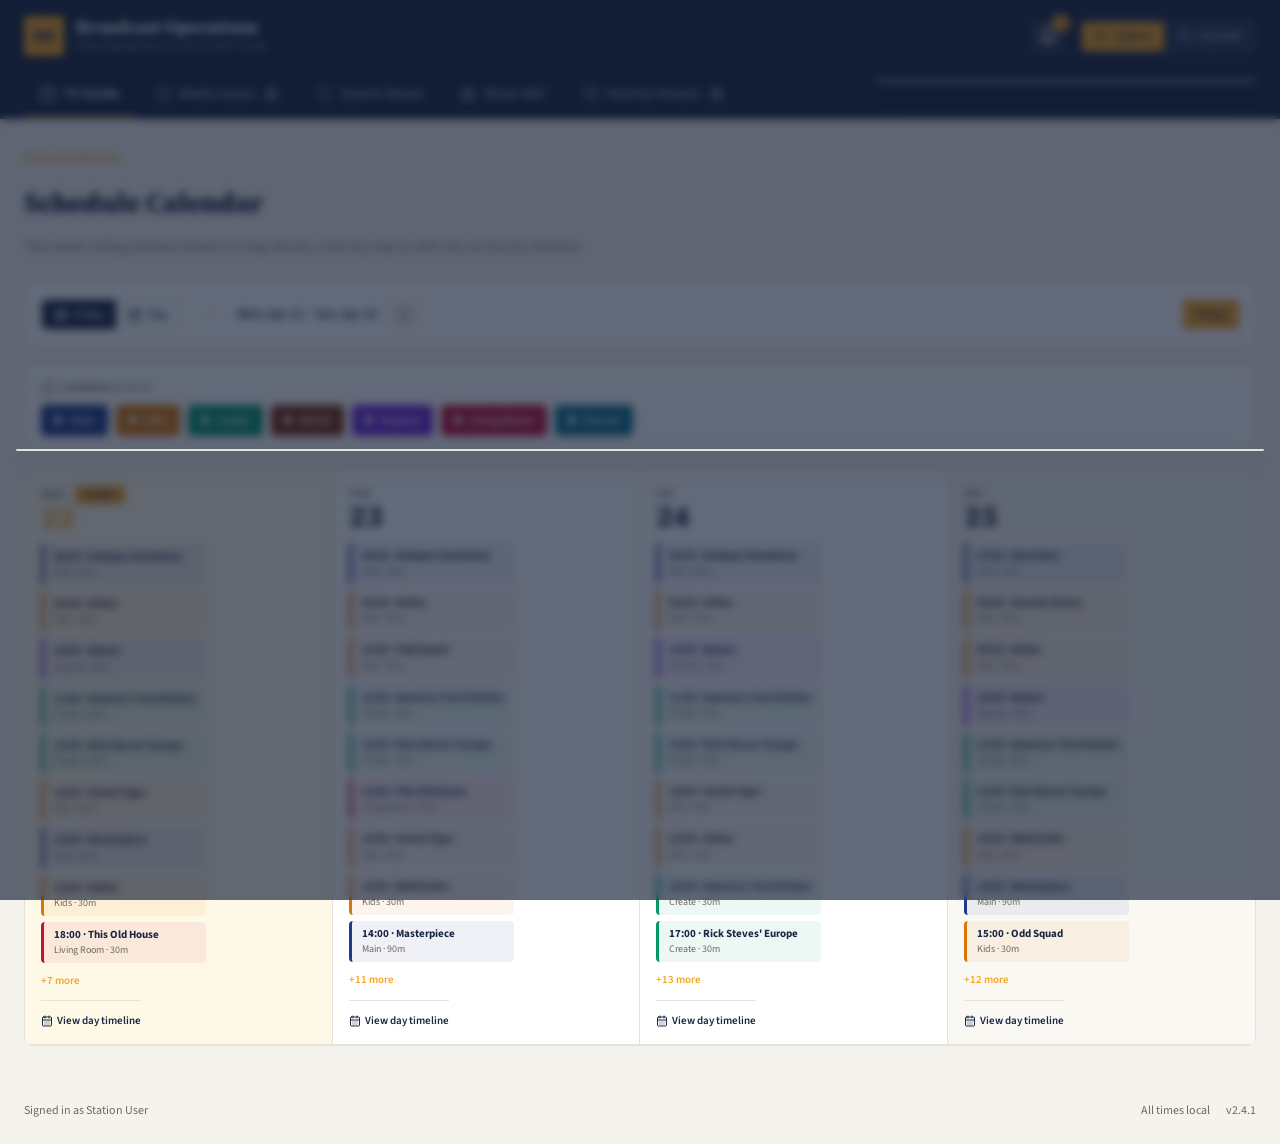
==== index.html @ 6addeee1 "Rename index (1).html to index.html" ====
<!DOCTYPE html>
<html lang="en">
<head>
  <meta charset="UTF-8" />
  <meta name="viewport" content="width=device-width, initial-scale=1.0" />
  <title>Broadcast Operations</title>
  <link rel="preconnect" href="https://fonts.googleapis.com" />
  <link rel="preconnect" href="https://fonts.gstatic.com" crossorigin />
  <link
    href="https://fonts.googleapis.com/css2?family=Source+Serif+Pro:wght@400;600;700;900&family=Source+Sans+Pro:wght@300;400;600;700&display=swap"
    rel="stylesheet"
  />
  <link rel="stylesheet" href="style.css" />
</head>
<body>
  <!-- TOP BAR -->
  <header class="topbar">
    <div class="topbar-inner">
      <div class="brand">
        <div class="brand-mark">
          <svg viewBox="0 0 24 24" width="20" height="20" fill="none" stroke="#1a2744" stroke-width="2.5" stroke-linecap="round" stroke-linejoin="round">
            <circle cx="12" cy="12" r="2"/>
            <path d="M16.24 7.76a6 6 0 0 1 0 8.49m-8.48-.01a6 6 0 0 1 0-8.49m11.31-2.82a10 10 0 0 1 0 14.14m-14.14 0a10 10 0 0 1 0-14.14"/>
          </svg>
        </div>
        <div>
          <div class="brand-title">Broadcast Operations</div>
          <div class="brand-sub">Programming &amp; Delivery Hub</div>
        </div>
      </div>
      <div class="topbar-actions">
        <button class="bell-btn" id="bell-btn" aria-label="Notifications">
          <svg viewBox="0 0 24 24" width="20" height="20" fill="none" stroke="currentColor" stroke-width="2" stroke-linecap="round" stroke-linejoin="round">
            <path d="M6 8a6 6 0 0 1 12 0c0 7 3 9 3 9H3s3-2 3-9"/>
            <path d="M10.3 21a1.94 1.94 0 0 0 3.4 0"/>
          </svg>
          <span class="bell-badge" id="bell-badge"></span>
        </button>
        <div class="role-toggle" id="role-toggle">
          <button class="role-btn active" data-role="station">
            <svg viewBox="0 0 24 24" width="14" height="14" fill="none" stroke="currentColor" stroke-width="2" stroke-linecap="round" stroke-linejoin="round"><path d="M20 21v-2a4 4 0 0 0-4-4H8a4 4 0 0 0-4 4v2"/><circle cx="12" cy="7" r="4"/></svg>
            Station
          </button>
          <button class="role-btn" data-role="hq">
            <svg viewBox="0 0 24 24" width="14" height="14" fill="none" stroke="currentColor" stroke-width="2" stroke-linecap="round" stroke-linejoin="round"><path d="M17 21v-2a4 4 0 0 0-4-4H5a4 4 0 0 0-4 4v2"/><circle cx="9" cy="7" r="4"/><path d="M23 21v-2a4 4 0 0 0-3-3.87"/><path d="M16 3.13a4 4 0 0 1 0 7.75"/></svg>
            HQ Staff
          </button>
        </div>
      </div>
    </div>

    <nav class="tabs" id="tabs">
      <button class="tab active" data-tab="guide">
        <svg viewBox="0 0 24 24" width="16" height="16" fill="none" stroke="currentColor" stroke-width="2" stroke-linecap="round" stroke-linejoin="round"><rect x="2" y="7" width="20" height="15" rx="2" ry="2"/><polyline points="17 2 12 7 7 2"/></svg>
        TV Guide
      </button>
      <button class="tab" data-tab="issues">
        <svg viewBox="0 0 24 24" width="16" height="16" fill="none" stroke="currentColor" stroke-width="2" stroke-linecap="round" stroke-linejoin="round"><circle cx="12" cy="12" r="10"/><line x1="12" y1="8" x2="12" y2="12"/><line x1="12" y1="16" x2="12.01" y2="16"/></svg>
        Media Issues
        <span class="tab-badge" id="issues-badge"></span>
      </button>
      <button class="tab" data-tab="search">
        <svg viewBox="0 0 24 24" width="16" height="16" fill="none" stroke="currentColor" stroke-width="2" stroke-linecap="round" stroke-linejoin="round"><circle cx="11" cy="11" r="8"/><line x1="21" y1="21" x2="16.65" y2="16.65"/></svg>
        Search Shows
      </button>
      <button class="tab" data-tab="show360">
        <svg viewBox="0 0 24 24" width="16" height="16" fill="none" stroke="currentColor" stroke-width="2" stroke-linecap="round" stroke-linejoin="round"><polygon points="12 2 2 7 12 12 22 7 12 2"/><polyline points="2 17 12 22 22 17"/><polyline points="2 12 12 17 22 12"/></svg>
        Show 360°
      </button>
      <button class="tab" data-tab="activity">
        <svg viewBox="0 0 24 24" width="16" height="16" fill="none" stroke="currentColor" stroke-width="2" stroke-linecap="round" stroke-linejoin="round"><path d="M6 8a6 6 0 0 1 12 0c0 7 3 9 3 9H3s3-2 3-9"/><path d="M10.3 21a1.94 1.94 0 0 0 3.4 0"/><path d="M4 2C2.8 3.7 2 5.7 2 8"/><path d="M22 8c0-2.3-.8-4.3-2-6"/></svg>
        Activity Stream
        <span class="tab-badge" id="activity-badge"></span>
      </button>
    </nav>
  </header>

  <!-- NOTIFICATION PANEL -->
  <div class="notif-panel" id="notif-panel" hidden></div>

  <!-- MAIN CONTENT -->
  <main class="main">
    <div class="view" id="view-guide"></div>
    <div class="view" id="view-issues" hidden></div>
    <div class="view" id="view-search" hidden></div>
    <div class="view" id="view-show360" hidden></div>
    <div class="view" id="view-activity" hidden></div>
  </main>

  <footer class="footer">
    <div id="footer-role">Signed in as Station User</div>
    <div class="footer-meta">
      <span>All times local</span>
      <span>v2.4.1</span>
    </div>
  </footer>

  <!-- MODAL OVERLAY -->
  <div class="modal-overlay" id="modal-overlay" hidden>
    <div class="modal" id="modal-shell"></div>
  </div>

  <script src="script.js"></script>
</body>
</html>
---- style.css ----
/* ============================================
   BROADCAST OPERATIONS WIDGET — VANILLA CSS
   ============================================ */

/* ---------- DESIGN TOKENS ---------- */
:root {
  --navy: #1a2744;
  --navy-light: #2d3f6b;
  --navy-deep: #0f1a30;
  --amber: #f5a623;
  --paper: #f5f3ee;
  --paper-warm: #faf8f3;
  --white: #ffffff;
  --border: #e5e2d8;
  --border-strong: #cbc9c0;
  --text: #1a2744;
  --text-soft: #6b6a63;
  --text-faint: #a8a59a;
  --text-on-navy: #a8b4cc;
  --warn-bg: #fef3c7;
  --warn-fg: #92400e;
  --warn-border: #fde68a;
  --info-bg: #dbeafe;
  --info-fg: #1e40af;
  --info-border: #bfdbfe;
  --ok-bg: #d1fae5;
  --ok-fg: #065f46;
  --ok-border: #a7f3d0;
  --danger: #be123c;
  --shadow-md: 0 2px 8px rgba(15, 26, 48, 0.06);
  --shadow-lg: 0 12px 40px rgba(15, 26, 48, 0.18);
  --radius-sm: 4px;
  --radius: 6px;
  --radius-lg: 8px;
  --radius-xl: 12px;
}

/* ---------- RESET & BASE ---------- */
* { box-sizing: border-box; }
html, body { margin: 0; padding: 0; }
body {
  font-family: 'Source Sans Pro', -apple-system, system-ui, sans-serif;
  background: var(--paper);
  color: var(--text);
  font-size: 14px;
  line-height: 1.5;
  min-height: 100vh;
}
button {
  font-family: inherit;
  font-size: inherit;
  border: none;
  background: none;
  cursor: pointer;
  padding: 0;
  color: inherit;
}
button:disabled { cursor: not-allowed; }
input, textarea {
  font-family: inherit;
  font-size: inherit;
  outline: none;
}
.font-display { font-family: 'Source Serif Pro', Georgia, serif; }

/* ---------- TOPBAR ---------- */
.topbar {
  position: sticky;
  top: 0;
  z-index: 40;
  background: var(--navy);
  border-bottom: 1px solid var(--navy-deep);
}
.topbar-inner {
  max-width: 1280px;
  margin: 0 auto;
  padding: 16px 24px;
  display: flex;
  align-items: center;
  justify-content: space-between;
  gap: 16px;
}
.brand {
  display: flex;
  align-items: center;
  gap: 12px;
}
.brand-mark {
  width: 40px;
  height: 40px;
  border-radius: var(--radius-sm);
  background: var(--amber);
  display: flex;
  align-items: center;
  justify-content: center;
}
.brand-title {
  font-family: 'Source Serif Pro', Georgia, serif;
  font-weight: 700;
  font-size: 18px;
  color: white;
  line-height: 1.1;
  letter-spacing: -0.01em;
}
.brand-sub {
  font-size: 11px;
  text-transform: uppercase;
  letter-spacing: 0.15em;
  color: var(--text-on-navy);
  margin-top: 2px;
}
.topbar-actions {
  display: flex;
  align-items: center;
  gap: 12px;
}
.bell-btn {
  position: relative;
  padding: 8px;
  border-radius: var(--radius);
  background: rgba(255, 255, 255, 0.08);
  color: white;
  display: flex;
  align-items: center;
  justify-content: center;
  transition: background 0.15s;
}
.bell-btn.active,
.bell-btn:hover { background: var(--amber); color: var(--navy); }
.bell-badge {
  position: absolute;
  top: -4px;
  right: -4px;
  font-size: 10px;
  font-weight: 700;
  border-radius: 50%;
  width: 18px;
  height: 18px;
  display: flex;
  align-items: center;
  justify-content: center;
  background: var(--amber);
  color: var(--navy);
  display: none;
}
.bell-badge.visible { display: flex; }
.role-toggle {
  display: flex;
  align-items: center;
  background: rgba(255, 255, 255, 0.08);
  border-radius: var(--radius);
  padding: 4px;
  gap: 2px;
}
.role-btn {
  display: flex;
  align-items: center;
  gap: 6px;
  padding: 6px 12px;
  border-radius: var(--radius-sm);
  font-size: 12px;
  font-weight: 600;
  color: var(--text-on-navy);
  background: transparent;
  transition: all 0.15s;
}
.role-btn.active {
  background: var(--amber);
  color: var(--navy);
}

/* ---------- TABS ---------- */
.tabs {
  max-width: 1280px;
  margin: 0 auto;
  padding: 0 24px;
  display: flex;
  gap: 4px;
  overflow-x: auto;
}
.tabs::-webkit-scrollbar { height: 0; }
.tab {
  display: flex;
  align-items: center;
  gap: 8px;
  padding: 12px 16px;
  font-size: 14px;
  font-weight: 600;
  color: var(--text-on-navy);
  border-bottom: 2px solid transparent;
  white-space: nowrap;
  transition: color 0.15s, border-color 0.15s;
}
.tab.active {
  color: white;
  border-bottom-color: var(--amber);
}
.tab-badge {
  font-size: 10px;
  font-weight: 700;
  padding: 2px 6px;
  border-radius: 999px;
  background: #3a4866;
  color: white;
  display: none;
}
.tab-badge.visible { display: inline-block; }
.tab.active .tab-badge {
  background: var(--amber);
  color: var(--navy);
}

/* ---------- NOTIFICATION PANEL ---------- */
.notif-panel {
  position: fixed;
  top: 80px;
  right: 24px;
  z-index: 50;
  width: 380px;
  background: white;
  border: 1px solid var(--border);
  border-radius: var(--radius-lg);
  box-shadow: var(--shadow-lg);
  animation: fadeInUp 0.3s ease-out;
  max-height: 480px;
  overflow: hidden;
  display: flex;
  flex-direction: column;
}
.notif-header {
  display: flex;
  align-items: center;
  justify-content: space-between;
  padding: 16px;
  border-bottom: 1px solid var(--border);
}
.notif-list {
  overflow-y: auto;
  flex: 1;
}
.notif-item {
  padding: 12px 16px;
  border-bottom: 1px solid var(--border);
  display: flex;
  gap: 8px;
  align-items: flex-start;
}
.notif-item:hover { background: var(--paper-warm); }
.notif-dot {
  width: 8px;
  height: 8px;
  border-radius: 50%;
  background: var(--amber);
  margin-top: 6px;
  flex-shrink: 0;
}
.notif-topic {
  font-size: 10px;
  font-weight: 700;
  text-transform: uppercase;
  letter-spacing: 0.08em;
  color: var(--text-soft);
}
.notif-time { font-size: 10px; color: var(--text-faint); }
.notif-title { font-size: 13px; font-weight: 600; color: var(--text); margin-top: 2px; }
.notif-detail { font-size: 12px; color: var(--text-soft); margin-top: 2px; }

/* ---------- MAIN ---------- */
.main {
  max-width: 1280px;
  margin: 0 auto;
  padding: 32px 24px;
}

/* ---------- SECTION HEADER ---------- */
.section-header { margin-bottom: 24px; }
.eyebrow {
  font-size: 11px;
  font-weight: 700;
  text-transform: uppercase;
  letter-spacing: 0.18em;
  color: var(--amber);
  margin-bottom: 8px;
}
.section-title {
  font-family: 'Source Serif Pro', Georgia, serif;
  font-weight: 900;
  font-size: 28px;
  line-height: 1.15;
  color: var(--text);
}
.section-subtitle {
  font-size: 14px;
  color: var(--text-soft);
  margin-top: 8px;
  max-width: 640px;
}

/* ---------- CARD ---------- */
.card {
  background: white;
  border: 1px solid var(--border);
  border-radius: var(--radius-lg);
  padding: 20px;
}
.card-header {
  display: flex;
  align-items: flex-start;
  gap: 12px;
  padding-bottom: 12px;
  margin-bottom: 16px;
  border-bottom: 1px solid var(--border);
}
.card-icon {
  width: 36px;
  height: 36px;
  border-radius: var(--radius-sm);
  display: flex;
  align-items: center;
  justify-content: center;
  flex-shrink: 0;
}
.card-eyebrow {
  font-size: 10px;
  font-weight: 700;
  text-transform: uppercase;
  letter-spacing: 0.12em;
  color: var(--text-soft);
}
.card-title {
  font-family: 'Source Serif Pro', Georgia, serif;
  font-weight: 700;
  font-size: 16px;
  color: var(--text);
}

/* ---------- CALENDAR TOOLBAR ---------- */
.toolbar {
  background: white;
  border: 1px solid var(--border);
  border-radius: var(--radius-lg);
  padding: 16px;
  display: flex;
  align-items: center;
  justify-content: space-between;
  gap: 12px;
  flex-wrap: wrap;
  margin-bottom: 16px;
}
.toolbar-left { display: flex; align-items: center; gap: 8px; flex-wrap: wrap; }
.view-mode {
  display: inline-flex;
  align-items: center;
  border: 1px solid var(--border);
  border-radius: var(--radius);
  overflow: hidden;
}
.view-mode-btn {
  display: flex;
  align-items: center;
  gap: 6px;
  padding: 6px 12px;
  font-size: 12px;
  font-weight: 600;
  color: var(--text);
  background: white;
  transition: all 0.15s;
}
.view-mode-btn.active { background: var(--navy); color: white; }
.nav-arrows { display: flex; align-items: center; gap: 4px; margin-left: 8px; }
.nav-arrow {
  padding: 6px;
  border-radius: var(--radius-sm);
  background: var(--paper);
  color: var(--text);
  display: flex;
  align-items: center;
  justify-content: center;
  transition: all 0.15s;
}
.nav-arrow:disabled {
  background: transparent;
  color: var(--border-strong);
}
.nav-label {
  font-size: 13px;
  font-weight: 600;
  color: var(--text);
  padding: 0 8px;
}
.today-btn {
  font-size: 12px;
  font-weight: 600;
  padding: 6px 12px;
  border-radius: var(--radius-sm);
  background: var(--amber);
  color: var(--navy);
}

/* ---------- CHANNEL FILTERS ---------- */
.filter-row {
  background: white;
  border: 1px solid var(--border);
  border-radius: var(--radius-lg);
  padding: 16px;
  margin-bottom: 16px;
}
.filter-label {
  display: flex;
  align-items: center;
  gap: 6px;
  font-size: 11px;
  font-weight: 700;
  text-transform: uppercase;
  letter-spacing: 0.1em;
  color: var(--text-soft);
  margin-bottom: 8px;
}
.filter-chips { display: flex; gap: 8px; flex-wrap: wrap; }
.chip {
  padding: 6px 12px;
  border-radius: var(--radius-sm);
  font-size: 12px;
  font-weight: 600;
  background: var(--paper);
  color: var(--text);
  border: 1px solid var(--border);
  display: flex;
  align-items: center;
  gap: 8px;
  transition: all 0.15s;
}
.chip-dot {
  width: 8px;
  height: 8px;
  border-radius: 50%;
}
.chip.active { color: white; }

/* ---------- WEEK GRID (4-day) ---------- */
.week-grid {
  background: white;
  border: 1px solid var(--border);
  border-radius: var(--radius-lg);
  overflow: hidden;
  display: grid;
  grid-template-columns: repeat(4, 1fr);
}
.day-cell {
  border-right: 1px solid var(--border);
  border-bottom: 1px solid var(--border);
  padding: 16px;
  min-height: 420px;
  text-align: left;
  display: flex;
  flex-direction: column;
  background: white;
  transition: background 0.15s;
}
.day-cell:last-child { border-right: none; }
.day-cell:hover { background: var(--paper-warm); }
.day-cell.today { background: #fef9e7; }
.day-cell.weekend { background: var(--paper-warm); }
.day-cell.today:hover { background: #fef0d4; }
.day-head {
  display: flex;
  align-items: baseline;
  justify-content: space-between;
  margin-bottom: 12px;
}
.day-name {
  font-size: 11px;
  font-weight: 700;
  text-transform: uppercase;
  letter-spacing: 0.1em;
  color: var(--text-soft);
}
.day-num {
  font-family: 'Source Serif Pro', Georgia, serif;
  font-weight: 900;
  font-size: 30px;
  line-height: 1;
  color: var(--text);
}
.day-cell.today .day-num { color: var(--amber); }
.today-pill {
  font-size: 10px;
  font-weight: 700;
  text-transform: uppercase;
  letter-spacing: 0.08em;
  padding: 2px 8px;
  border-radius: var(--radius-sm);
  background: var(--amber);
  color: var(--navy);
}
.day-shows { flex: 1; display: flex; flex-direction: column; gap: 6px; overflow: hidden; }
.show-pill {
  border-radius: var(--radius-sm);
  padding: 6px 10px;
  font-size: 11px;
  line-height: 1.3;
  border-left-width: 3px;
  border-left-style: solid;
}
.show-pill-title { font-weight: 700; color: var(--text); }
.show-pill-meta { font-size: 10px; color: var(--text-soft); margin-top: 2px; }
.day-more {
  font-size: 11px;
  font-weight: 600;
  color: var(--amber);
  margin-top: 4px;
}
.day-empty { font-size: 12px; font-style: italic; color: var(--text-faint); }
.day-foot {
  font-size: 11px;
  font-weight: 600;
  color: var(--text);
  margin-top: 12px;
  padding-top: 12px;
  border-top: 1px solid var(--border);
  display: flex;
  align-items: center;
  gap: 4px;
}

/* ---------- DAY TIMELINE ---------- */
.timeline-card {
  background: white;
  border: 1px solid var(--border);
  border-radius: var(--radius-lg);
  overflow: hidden;
}
.timeline-header {
  background: var(--paper);
  padding: 16px 20px;
  border-bottom: 1px solid var(--border);
  display: flex;
  align-items: center;
  gap: 12px;
}
.timeline-header.today { background: #fef9e7; }
.timeline-header-date {
  width: 56px;
  height: 56px;
  border-radius: var(--radius-lg);
  background: var(--navy);
  display: flex;
  flex-direction: column;
  align-items: center;
  justify-content: center;
  flex-shrink: 0;
}
.timeline-header.today .timeline-header-date { background: var(--amber); }
.timeline-header-day {
  font-size: 9px;
  font-weight: 700;
  text-transform: uppercase;
  letter-spacing: 0.1em;
  color: var(--amber);
}
.timeline-header.today .timeline-header-day { color: var(--navy); }
.timeline-header-num {
  font-family: 'Source Serif Pro', Georgia, serif;
  font-weight: 900;
  font-size: 22px;
  line-height: 1;
  color: white;
}
.timeline-header.today .timeline-header-num { color: var(--navy); }
.timeline-header-title {
  font-family: 'Source Serif Pro', Georgia, serif;
  font-weight: 700;
  font-size: 18px;
  color: var(--text);
}
.timeline-header-sub { font-size: 12px; color: var(--text-soft); }
.timeline-row {
  display: flex;
  border-top: 1px solid var(--paper-warm);
}
.timeline-hour {
  width: 80px;
  padding: 12px 16px;
  background: var(--paper-warm);
  border-right: 1px solid var(--border);
  font-size: 12px;
  font-weight: 600;
  color: var(--text-soft);
  flex-shrink: 0;
}
.timeline-shows {
  flex: 1;
  padding: 12px;
  display: flex;
  flex-direction: column;
  gap: 8px;
}
.timeline-empty {
  font-size: 12px;
  font-style: italic;
  color: var(--border-strong);
  padding: 4px 0;
}
.timeline-show {
  border-radius: var(--radius-lg);
  padding: 12px;
  display: flex;
  align-items: center;
  gap: 12px;
  border-left-width: 3px;
  border-left-style: solid;
  border: 1px solid;
  transition: box-shadow 0.15s;
}
.timeline-show:hover { box-shadow: var(--shadow-md); }
.timeline-show-meta {
  display: flex;
  align-items: center;
  gap: 8px;
  flex-wrap: wrap;
}
.channel-badge {
  font-size: 10px;
  font-weight: 700;
  text-transform: uppercase;
  letter-spacing: 0.08em;
  padding: 2px 8px;
  border-radius: var(--radius-sm);
  color: white;
}
.timeline-show-time { font-size: 12px; font-weight: 700; color: var(--text); }
.timeline-show-duration { font-size: 12px; color: var(--text-soft); }
.timeline-show-title {
  font-family: 'Source Serif Pro', Georgia, serif;
  font-weight: 700;
  font-size: 14px;
  color: var(--text);
  margin-top: 2px;
}
.timeline-show-episode { font-size: 11px; color: var(--text-soft); }
.timeline-show-actions {
  display: flex;
  gap: 6px;
  flex-shrink: 0;
  margin-left: auto;
}

/* ---------- BUTTONS ---------- */
.btn {
  font-size: 12px;
  font-weight: 600;
  padding: 6px 12px;
  border-radius: var(--radius-sm);
  display: inline-flex;
  align-items: center;
  gap: 4px;
  transition: all 0.15s;
  border: 1px solid transparent;
}
.btn-secondary {
  background: var(--paper);
  color: var(--text);
  border-color: var(--border);
}
.btn-secondary.white { background: white; }
.btn-warn {
  background: var(--warn-bg);
  color: var(--warn-fg);
  border-color: var(--warn-border);
}
.btn-warn:hover { box-shadow: var(--shadow-md); }
.btn-primary {
  background: var(--amber);
  color: var(--navy);
  font-weight: 700;
  padding: 8px 20px;
  font-size: 13px;
}
.btn-dark {
  background: var(--navy);
  color: white;
}
.btn-disabled {
  background: var(--border);
  color: var(--text-faint);
  cursor: not-allowed;
}
.btn-link {
  background: transparent;
  color: var(--amber);
  font-size: 12px;
  font-weight: 600;
  display: inline-flex;
  align-items: center;
  gap: 4px;
}
.btn-link.dark { color: var(--text); }

/* ---------- ISSUES ---------- */
.issue-card {
  background: white;
  border: 1px solid var(--border);
  border-radius: var(--radius-lg);
  padding: 20px;
  margin-bottom: 12px;
  animation: fadeInUp 0.3s ease-out;
}
.issue-head {
  display: flex;
  align-items: flex-start;
  justify-content: space-between;
  gap: 16px;
  margin-bottom: 12px;
}
.issue-show {
  font-family: 'Source Serif Pro', Georgia, serif;
  font-weight: 700;
  font-size: 16px;
  color: var(--text);
  text-decoration: underline;
  text-decoration-color: var(--amber);
  text-underline-offset: 3px;
}
.issue-show.no-link { text-decoration: none; cursor: default; }
.issue-episode { font-size: 12px; color: var(--text-soft); }
.issue-meta {
  display: flex;
  align-items: center;
  gap: 12px;
  font-size: 12px;
  color: var(--text-soft);
  margin-top: 4px;
}
.issue-meta span { display: flex; align-items: center; gap: 4px; }
.status-pill {
  font-size: 11px;
  font-weight: 700;
  text-transform: uppercase;
  letter-spacing: 0.1em;
  padding: 4px 10px;
  border-radius: var(--radius-sm);
  border: 1px solid;
  flex-shrink: 0;
}
.status-open { background: var(--warn-bg); color: var(--warn-fg); border-color: var(--warn-border); }
.status-review { background: var(--info-bg); color: var(--info-fg); border-color: var(--info-border); }
.status-resolved { background: var(--ok-bg); color: var(--ok-fg); border-color: var(--ok-border); }
.issue-tags { display: flex; gap: 8px; flex-wrap: wrap; margin-bottom: 12px; }
.tag-type {
  font-size: 10px;
  font-weight: 700;
  text-transform: uppercase;
  letter-spacing: 0.08em;
  padding: 2px 8px;
  border-radius: var(--radius-sm);
  background: var(--navy);
  color: white;
}
.tag-soft {
  font-size: 12px;
  padding: 2px 8px;
  border-radius: var(--radius-sm);
  background: var(--paper);
  color: var(--text);
  border: 1px solid var(--border);
}
.issue-desc {
  font-size: 14px;
  line-height: 1.55;
  color: #3a3833;
}
.issue-replies {
  margin-top: 16px;
  padding-left: 16px;
  border-left: 2px solid var(--amber);
  display: flex;
  flex-direction: column;
  gap: 12px;
}
.reply-head { display: flex; align-items: center; gap: 8px; font-size: 12px; margin-bottom: 4px; }
.reply-author { font-weight: 600; color: var(--text); }
.reply-badge {
  font-size: 10px;
  font-weight: 700;
  text-transform: uppercase;
  letter-spacing: 0.08em;
  padding: 2px 6px;
  border-radius: var(--radius-sm);
  background: var(--amber);
  color: var(--navy);
}
.reply-time { color: var(--text-soft); }
.reply-body { font-size: 14px; color: #3a3833; }
.issue-reply-form {
  margin-top: 16px;
  padding-top: 16px;
  border-top: 1px solid var(--border);
}
.reply-textarea {
  width: 100%;
  min-height: 70px;
  padding: 8px;
  border-radius: var(--radius-sm);
  background: var(--paper);
  border: 1px solid var(--border);
  color: var(--text);
  resize: vertical;
}
.reply-actions { display: flex; justify-content: flex-end; gap: 8px; margin-top: 8px; }

/* ---------- SEARCH ---------- */
.search-box {
  background: white;
  border: 2px solid var(--navy);
  border-radius: var(--radius-lg);
  padding: 16px;
  display: flex;
  align-items: center;
  gap: 12px;
  margin-bottom: 24px;
}
.search-input {
  flex: 1;
  background: transparent;
  border: none;
  outline: none;
  font-size: 16px;
  color: var(--text);
}
.search-suggestions { display: flex; gap: 8px; flex-wrap: wrap; margin-bottom: 16px; }
.search-result {
  background: white;
  border: 1px solid var(--border);
  border-radius: var(--radius-lg);
  padding: 16px;
  display: flex;
  align-items: center;
  gap: 16px;
  margin-bottom: 8px;
  animation: fadeInUp 0.3s ease-out;
  transition: box-shadow 0.15s;
}
.search-result:hover { box-shadow: var(--shadow-md); }
.search-result-thumb {
  width: 48px;
  height: 48px;
  border-radius: var(--radius-sm);
  display: flex;
  align-items: center;
  justify-content: center;
  flex-shrink: 0;
}
.search-result-info { flex: 1; min-width: 0; }
.search-result-title {
  font-family: 'Source Serif Pro', Georgia, serif;
  font-weight: 700;
  font-size: 16px;
  color: var(--text);
}
.search-result-meta { font-size: 12px; color: var(--text-soft); margin-top: 2px; }

/* ---------- SHOW 360 BROWSER ---------- */
.show-tabs { display: flex; gap: 8px; flex-wrap: wrap; margin-bottom: 24px; }
.show-tab {
  padding: 6px 12px;
  border-radius: var(--radius-sm);
  font-size: 12px;
  font-weight: 600;
  background: white;
  color: var(--text);
  border: 1px solid var(--border);
}
.show-tab.active { background: var(--navy); color: white; border-color: var(--navy); }
.show-hero {
  border-radius: var(--radius-lg);
  padding: 32px 24px;
  position: relative;
  overflow: hidden;
  background: linear-gradient(135deg, var(--navy) 0%, var(--navy-light) 100%);
  margin-bottom: 16px;
}
.show-hero-glow {
  position: absolute;
  top: 0;
  right: 0;
  width: 256px;
  height: 256px;
  opacity: 0.1;
  background: radial-gradient(circle, var(--amber) 0%, transparent 70%);
  pointer-events: none;
}
.show-hero-eyebrow {
  font-size: 11px;
  font-weight: 700;
  text-transform: uppercase;
  letter-spacing: 0.18em;
  color: var(--amber);
  margin-bottom: 8px;
}
.show-hero-title {
  font-family: 'Source Serif Pro', Georgia, serif;
  font-weight: 900;
  font-size: 32px;
  line-height: 1.1;
  color: white;
  margin-bottom: 8px;
}
.show-hero-tag { font-size: 14px; color: var(--text-on-navy); max-width: 640px; }
.show-hero-stats { display: flex; gap: 24px; margin-top: 16px; font-size: 12px; color: var(--text-on-navy); }
.show-hero-stat-label { text-transform: uppercase; letter-spacing: 0.1em; opacity: 0.7; }
.show-hero-stat-value {
  font-family: 'Source Serif Pro', Georgia, serif;
  font-weight: 700;
  color: white;
  font-size: 18px;
}

/* ---------- ADVISORIES & GRIDS ---------- */
.advisory-grid {
  display: grid;
  grid-template-columns: repeat(4, 1fr);
  gap: 12px;
}
.advisory {
  background: var(--warn-bg);
  border: 1px solid var(--warn-border);
  border-radius: var(--radius);
  padding: 12px;
}
.advisory-icon { color: var(--warn-fg); margin-bottom: 8px; display: block; }
.advisory-kind { font-size: 12px; font-weight: 700; color: var(--warn-fg); }
.advisory-level {
  font-size: 11px;
  text-transform: uppercase;
  letter-spacing: 0.1em;
  color: #b45309;
  margin-top: 2px;
}
.info-grid {
  display: grid;
  grid-template-columns: repeat(3, 1fr);
  gap: 16px;
}
.info-block-label {
  font-size: 11px;
  font-weight: 700;
  text-transform: uppercase;
  letter-spacing: 0.1em;
  color: var(--text-soft);
  margin-bottom: 4px;
}
.info-block-value { color: var(--text); }
.funding-list { display: flex; gap: 8px; flex-wrap: wrap; }
.funding-pill {
  font-size: 12px;
  padding: 6px 12px;
  border-radius: 999px;
  background: var(--paper);
  color: var(--text);
  border: 1px solid var(--border);
}
.contributor-list { display: flex; flex-direction: column; gap: 12px; }
.contributor {
  background: var(--paper);
  border-radius: var(--radius);
  padding: 12px;
}
.contributor-head { display: flex; align-items: center; gap: 8px; margin-bottom: 4px; }
.contributor-avatar {
  width: 28px;
  height: 28px;
  border-radius: 50%;
  background: var(--navy);
  color: white;
  display: flex;
  align-items: center;
  justify-content: center;
  font-size: 11px;
  font-weight: 700;
  flex-shrink: 0;
}
.contributor-name { font-size: 13px; font-weight: 600; color: var(--text); }
.contributor-role {
  font-size: 11px;
  text-transform: uppercase;
  letter-spacing: 0.1em;
  color: var(--text-soft);
}
.contributor-note { font-size: 14px; color: #3a3833; }

/* ---------- ACTIVITY STREAM ---------- */
.delivery-toggle { display: flex; gap: 12px; }
.delivery-btn {
  display: flex;
  align-items: center;
  gap: 8px;
  padding: 10px 16px;
  border-radius: var(--radius-sm);
  font-size: 14px;
  font-weight: 600;
  background: var(--paper);
  color: var(--text);
  border: 1px solid var(--border);
  transition: all 0.15s;
}
.delivery-btn.active { background: var(--navy); color: white; border-color: var(--navy); }
.topic-grid {
  display: grid;
  grid-template-columns: repeat(2, 1fr);
  gap: 12px;
}
.topic-card {
  border-radius: var(--radius-lg);
  padding: 16px;
  background: white;
  border: 2px solid var(--border);
  text-align: left;
  transition: all 0.15s;
}
.topic-card:hover { box-shadow: var(--shadow-md); }
.topic-card.active { background: var(--navy); border-color: var(--amber); }
.topic-card-inner { display: flex; align-items: flex-start; gap: 12px; }
.topic-icon {
  width: 40px;
  height: 40px;
  border-radius: var(--radius-sm);
  background: var(--paper);
  color: var(--navy);
  display: flex;
  align-items: center;
  justify-content: center;
  flex-shrink: 0;
}
.topic-card.active .topic-icon { background: var(--amber); }
.topic-name {
  font-family: 'Source Serif Pro', Georgia, serif;
  font-weight: 700;
  font-size: 16px;
  color: var(--text);
}
.topic-card.active .topic-name { color: white; }
.topic-desc { font-size: 12px; color: var(--text-soft); margin-top: 4px; }
.topic-card.active .topic-desc { color: var(--text-on-navy); }
.subscribed-badge {
  font-size: 10px;
  font-weight: 700;
  text-transform: uppercase;
  letter-spacing: 0.1em;
  padding: 2px 6px;
  border-radius: var(--radius-sm);
  background: var(--amber);
  color: var(--navy);
  margin-left: 8px;
}
.activity-feed { display: flex; flex-direction: column; gap: 12px; }
.activity-item {
  display: flex;
  gap: 12px;
  padding-bottom: 12px;
  border-bottom: 1px solid var(--border);
  align-items: flex-start;
}
.activity-item:last-child { border-bottom: none; }
.activity-dot {
  width: 8px;
  height: 8px;
  border-radius: 50%;
  background: var(--amber);
  margin-top: 6px;
  flex-shrink: 0;
}
.activity-content { flex: 1; min-width: 0; }
.activity-head { display: flex; align-items: center; gap: 8px; flex-wrap: wrap; }
.activity-topic-pill {
  font-size: 10px;
  font-weight: 700;
  text-transform: uppercase;
  letter-spacing: 0.08em;
  padding: 2px 6px;
  border-radius: var(--radius-sm);
  background: var(--navy);
  color: white;
}
.activity-title { font-size: 14px; font-weight: 600; color: var(--text); }
.activity-detail { font-size: 12px; color: var(--text-soft); margin-top: 4px; }
.activity-time { font-size: 12px; color: var(--text-faint); flex-shrink: 0; }

/* ---------- EMPTY STATE ---------- */
.empty-state {
  background: white;
  border: 1px dashed var(--border-strong);
  border-radius: var(--radius-lg);
  padding: 48px;
  text-align: center;
  color: var(--text-soft);
  font-size: 14px;
}
.empty-state svg { color: var(--border-strong); margin-bottom: 12px; }

/* ---------- MODAL ---------- */
.modal-overlay {
  position: fixed;
  inset: 0;
  z-index: 100;
  background: rgba(15, 26, 48, 0.65);
  backdrop-filter: blur(4px);
  display: flex;
  align-items: center;
  justify-content: center;
  padding: 16px;
  animation: fadeIn 0.2s ease-out;
}
.modal {
  background: var(--paper);
  border: 1px solid var(--border);
  border-radius: var(--radius-xl);
  box-shadow: var(--shadow-lg);
  display: flex;
  flex-direction: column;
  max-height: 90vh;
  overflow: hidden;
  animation: modalIn 0.25s cubic-bezier(0.16, 1, 0.3, 1);
  width: 100%;
}
.modal.size-lg { max-width: 960px; }
.modal.size-md { max-width: 672px; }
.modal-header {
  background: linear-gradient(135deg, var(--navy) 0%, var(--navy-light) 100%);
  padding: 20px 24px;
  display: flex;
  align-items: flex-start;
  justify-content: space-between;
  flex-shrink: 0;
  position: relative;
  overflow: hidden;
}
.modal-header.show360 { padding: 24px; }
.modal-header-glow {
  position: absolute;
  top: 0;
  right: 0;
  width: 384px;
  height: 100%;
  opacity: 0.1;
  background: radial-gradient(circle at top right, var(--amber) 0%, transparent 60%);
  pointer-events: none;
}
.modal-header-content { flex: 1; min-width: 0; position: relative; }
.modal-eyebrow {
  font-size: 11px;
  font-weight: 700;
  text-transform: uppercase;
  letter-spacing: 0.18em;
  color: var(--amber);
  margin-bottom: 4px;
  display: flex;
  align-items: center;
  gap: 4px;
}
.modal-title {
  font-family: 'Source Serif Pro', Georgia, serif;
  font-weight: 900;
  color: white;
  line-height: 1.15;
}
.modal-title.lg { font-size: 28px; margin-bottom: 4px; }
.modal-title.md { font-size: 20px; }
.modal-subtitle {
  display: flex;
  align-items: center;
  gap: 8px;
  margin-top: 6px;
  font-size: 12px;
  color: var(--text-on-navy);
  flex-wrap: wrap;
}
.modal-tagline { font-size: 14px; color: var(--text-on-navy); }
.modal-stats { display: flex; gap: 24px; margin-top: 16px; font-size: 12px; color: var(--text-on-navy); }
.modal-stat-label { text-transform: uppercase; letter-spacing: 0.1em; opacity: 0.7; }
.modal-stat-value {
  font-family: 'Source Serif Pro', Georgia, serif;
  font-weight: 700;
  color: white;
  font-size: 18px;
}
.modal-close {
  margin-left: 16px;
  padding: 6px;
  border-radius: var(--radius-sm);
  color: white;
  background: transparent;
  display: flex;
  align-items: center;
  justify-content: center;
  position: relative;
  transition: background 0.15s;
}
.modal-close:hover { background: rgba(255, 255, 255, 0.1); }
.modal-body {
  flex: 1;
  overflow-y: auto;
  padding: 20px 24px;
  display: flex;
  flex-direction: column;
  gap: 16px;
}
.modal-body::-webkit-scrollbar { width: 6px; }
.modal-body::-webkit-scrollbar-thumb { background: var(--border-strong); border-radius: 3px; }
.modal-footer {
  background: white;
  border-top: 1px solid var(--border);
  padding: 16px 24px;
  display: flex;
  align-items: center;
  justify-content: space-between;
  flex-shrink: 0;
}
.modal-footer-text { font-size: 12px; color: var(--text-soft); }
.modal-footer-actions { display: flex; gap: 8px; }
.modal-link {
  font-size: 12px;
  font-weight: 600;
  color: var(--amber);
  display: inline-flex;
  align-items: center;
  gap: 4px;
  margin-top: 8px;
  background: transparent;
}
.modal-link:hover { opacity: 0.8; }

/* ---------- REPORT FORM ---------- */
.form-group { display: flex; flex-direction: column; gap: 8px; }
.form-label {
  font-size: 11px;
  font-weight: 700;
  text-transform: uppercase;
  letter-spacing: 0.1em;
  color: var(--text-soft);
}
.form-label .required { color: var(--danger); }
.type-grid {
  display: grid;
  grid-template-columns: repeat(5, 1fr);
  gap: 8px;
}
.type-card {
  border-radius: var(--radius);
  padding: 12px;
  text-align: left;
  background: white;
  border: 2px solid var(--border);
  transition: all 0.15s;
}
.type-card.active { background: var(--navy); border-color: var(--amber); }
.type-card-icon {
  margin-bottom: 6px;
  color: var(--text);
  display: block;
}
.type-card.active .type-card-icon { color: var(--amber); }
.type-card-name { font-size: 12px; font-weight: 700; color: var(--text); }
.type-card.active .type-card-name { color: white; }
.type-card-desc { font-size: 10px; color: var(--text-soft); margin-top: 2px; line-height: 1.3; }
.type-card.active .type-card-desc { color: var(--text-on-navy); }
.tag-list { display: flex; gap: 8px; flex-wrap: wrap; }
.form-tag {
  display: inline-flex;
  align-items: center;
  gap: 4px;
  padding: 6px 12px;
  border-radius: 999px;
  font-size: 12px;
  font-weight: 500;
  background: white;
  color: var(--text-soft);
  border: 1px solid var(--border);
  transition: all 0.15s;
}
.form-tag.active {
  background: var(--amber);
  color: var(--navy);
  border-color: var(--amber);
}
.form-textarea {
  width: 100%;
  min-height: 120px;
  padding: 12px;
  border-radius: var(--radius);
  background: white;
  border: 1px solid var(--border);
  color: var(--text);
  resize: vertical;
}
.form-helper {
  font-size: 11px;
  color: var(--text-soft);
  margin-top: 4px;
  display: flex;
  align-items: center;
  gap: 4px;
}

/* ---------- ANIMATIONS ---------- */
@keyframes fadeIn { from { opacity: 0; } to { opacity: 1; } }
@keyframes fadeInUp {
  from { opacity: 0; transform: translateY(8px); }
  to { opacity: 1; transform: translateY(0); }
}
@keyframes modalIn {
  from { opacity: 0; transform: translateY(16px) scale(0.98); }
  to { opacity: 1; transform: translateY(0) scale(1); }
}

/* ---------- FOOTER ---------- */
.footer {
  max-width: 1280px;
  margin: 0 auto;
  padding: 24px;
  font-size: 12px;
  color: var(--text-soft);
  display: flex;
  align-items: center;
  justify-content: space-between;
}
.footer-meta { display: flex; gap: 16px; }

/* ---------- RESPONSIVE TOUCHES ---------- */
@media (max-width: 720px) {
  .topbar-inner { padding: 12px 16px; }
  .tabs { padding: 0 16px; }
  .main { padding: 24px 16px; }
  .show-hero-title { font-size: 24px; }
  .modal { max-width: 100% !important; }
}
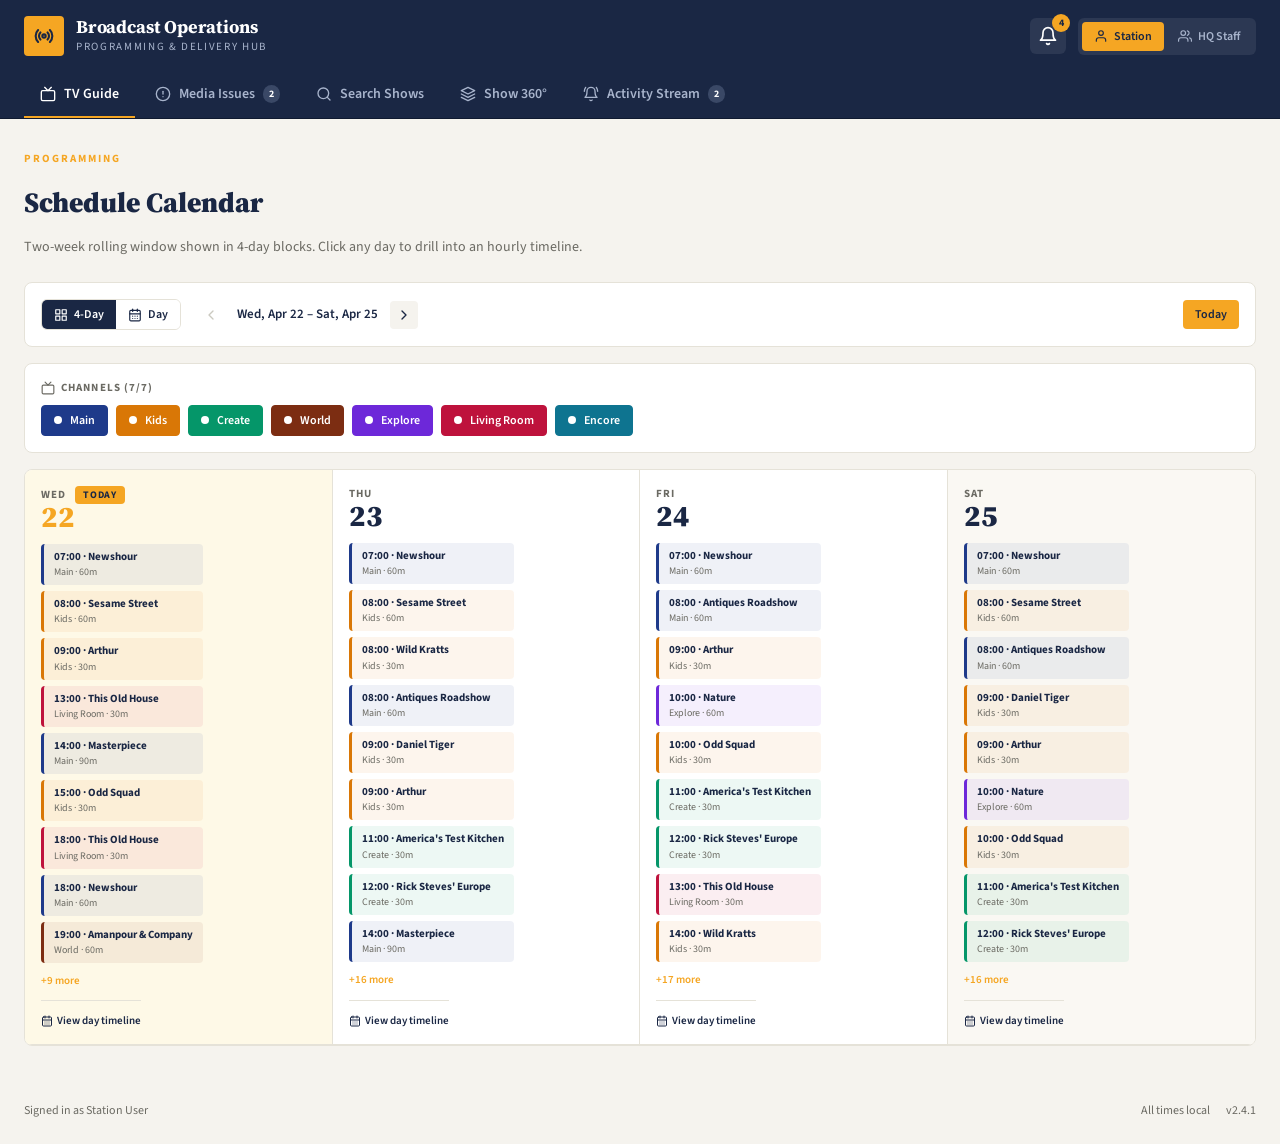
==== commit 8ed422be: "Update print statement from 'Hello' to 'Goodbye'" ====
--- a/index.html
+++ b/index.html
@@ -10,7 +10,1345 @@
     href="https://fonts.googleapis.com/css2?family=Source+Serif+Pro:wght@400;600;700;900&family=Source+Sans+Pro:wght@300;400;600;700&display=swap"
     rel="stylesheet"
   />
-  <link rel="stylesheet" href="style.css" />
+  <style>
+/* ============================================
+   BROADCAST OPERATIONS WIDGET — VANILLA CSS
+   ============================================ */
+
+/* ---------- DESIGN TOKENS ---------- */
+:root {
+  --navy: #1a2744;
+  --navy-light: #2d3f6b;
+  --navy-deep: #0f1a30;
+  --amber: #f5a623;
+  --paper: #f5f3ee;
+  --paper-warm: #faf8f3;
+  --white: #ffffff;
+  --border: #e5e2d8;
+  --border-strong: #cbc9c0;
+  --text: #1a2744;
+  --text-soft: #6b6a63;
+  --text-faint: #a8a59a;
+  --text-on-navy: #a8b4cc;
+  --warn-bg: #fef3c7;
+  --warn-fg: #92400e;
+  --warn-border: #fde68a;
+  --info-bg: #dbeafe;
+  --info-fg: #1e40af;
+  --info-border: #bfdbfe;
+  --ok-bg: #d1fae5;
+  --ok-fg: #065f46;
+  --ok-border: #a7f3d0;
+  --danger: #be123c;
+  --shadow-md: 0 2px 8px rgba(15, 26, 48, 0.06);
+  --shadow-lg: 0 12px 40px rgba(15, 26, 48, 0.18);
+  --radius-sm: 4px;
+  --radius: 6px;
+  --radius-lg: 8px;
+  --radius-xl: 12px;
+}
+
+/* ---------- RESET & BASE ---------- */
+* { box-sizing: border-box; }
+html, body { margin: 0; padding: 0; }
+body {
+  font-family: 'Source Sans Pro', -apple-system, system-ui, sans-serif;
+  background: var(--paper);
+  color: var(--text);
+  font-size: 14px;
+  line-height: 1.5;
+  min-height: 100vh;
+}
+button {
+  font-family: inherit;
+  font-size: inherit;
+  border: none;
+  background: none;
+  cursor: pointer;
+  padding: 0;
+  color: inherit;
+}
+button:disabled { cursor: not-allowed; }
+input, textarea {
+  font-family: inherit;
+  font-size: inherit;
+  outline: none;
+}
+.font-display { font-family: 'Source Serif Pro', Georgia, serif; }
+
+/* ---------- TOPBAR ---------- */
+.topbar {
+  position: sticky;
+  top: 0;
+  z-index: 40;
+  background: var(--navy);
+  border-bottom: 1px solid var(--navy-deep);
+}
+.topbar-inner {
+  max-width: 1280px;
+  margin: 0 auto;
+  padding: 16px 24px;
+  display: flex;
+  align-items: center;
+  justify-content: space-between;
+  gap: 16px;
+}
+.brand {
+  display: flex;
+  align-items: center;
+  gap: 12px;
+}
+.brand-mark {
+  width: 40px;
+  height: 40px;
+  border-radius: var(--radius-sm);
+  background: var(--amber);
+  display: flex;
+  align-items: center;
+  justify-content: center;
+}
+.brand-title {
+  font-family: 'Source Serif Pro', Georgia, serif;
+  font-weight: 700;
+  font-size: 18px;
+  color: white;
+  line-height: 1.1;
+  letter-spacing: -0.01em;
+}
+.brand-sub {
+  font-size: 11px;
+  text-transform: uppercase;
+  letter-spacing: 0.15em;
+  color: var(--text-on-navy);
+  margin-top: 2px;
+}
+.topbar-actions {
+  display: flex;
+  align-items: center;
+  gap: 12px;
+}
+.bell-btn {
+  position: relative;
+  padding: 8px;
+  border-radius: var(--radius);
+  background: rgba(255, 255, 255, 0.08);
+  color: white;
+  display: flex;
+  align-items: center;
+  justify-content: center;
+  transition: background 0.15s;
+}
+.bell-btn.active,
+.bell-btn:hover { background: var(--amber); color: var(--navy); }
+.bell-badge {
+  position: absolute;
+  top: -4px;
+  right: -4px;
+  font-size: 10px;
+  font-weight: 700;
+  border-radius: 50%;
+  width: 18px;
+  height: 18px;
+  display: flex;
+  align-items: center;
+  justify-content: center;
+  background: var(--amber);
+  color: var(--navy);
+  display: none;
+}
+.bell-badge.visible { display: flex; }
+.role-toggle {
+  display: flex;
+  align-items: center;
+  background: rgba(255, 255, 255, 0.08);
+  border-radius: var(--radius);
+  padding: 4px;
+  gap: 2px;
+}
+.role-btn {
+  display: flex;
+  align-items: center;
+  gap: 6px;
+  padding: 6px 12px;
+  border-radius: var(--radius-sm);
+  font-size: 12px;
+  font-weight: 600;
+  color: var(--text-on-navy);
+  background: transparent;
+  transition: all 0.15s;
+}
+.role-btn.active {
+  background: var(--amber);
+  color: var(--navy);
+}
+
+/* ---------- TABS ---------- */
+.tabs {
+  max-width: 1280px;
+  margin: 0 auto;
+  padding: 0 24px;
+  display: flex;
+  gap: 4px;
+  overflow-x: auto;
+}
+.tabs::-webkit-scrollbar { height: 0; }
+.tab {
+  display: flex;
+  align-items: center;
+  gap: 8px;
+  padding: 12px 16px;
+  font-size: 14px;
+  font-weight: 600;
+  color: var(--text-on-navy);
+  border-bottom: 2px solid transparent;
+  white-space: nowrap;
+  transition: color 0.15s, border-color 0.15s;
+}
+.tab.active {
+  color: white;
+  border-bottom-color: var(--amber);
+}
+.tab-badge {
+  font-size: 10px;
+  font-weight: 700;
+  padding: 2px 6px;
+  border-radius: 999px;
+  background: #3a4866;
+  color: white;
+  display: none;
+}
+.tab-badge.visible { display: inline-block; }
+.tab.active .tab-badge {
+  background: var(--amber);
+  color: var(--navy);
+}
+
+/* ---------- NOTIFICATION PANEL ---------- */
+.notif-panel {
+  position: fixed;
+  top: 80px;
+  right: 24px;
+  z-index: 50;
+  width: 380px;
+  background: white;
+  border: 1px solid var(--border);
+  border-radius: var(--radius-lg);
+  box-shadow: var(--shadow-lg);
+  animation: fadeInUp 0.3s ease-out;
+  max-height: 480px;
+  overflow: hidden;
+  display: flex;
+  flex-direction: column;
+}
+.notif-header {
+  display: flex;
+  align-items: center;
+  justify-content: space-between;
+  padding: 16px;
+  border-bottom: 1px solid var(--border);
+}
+.notif-list {
+  overflow-y: auto;
+  flex: 1;
+}
+.notif-item {
+  padding: 12px 16px;
+  border-bottom: 1px solid var(--border);
+  display: flex;
+  gap: 8px;
+  align-items: flex-start;
+}
+.notif-item:hover { background: var(--paper-warm); }
+.notif-dot {
+  width: 8px;
+  height: 8px;
+  border-radius: 50%;
+  background: var(--amber);
+  margin-top: 6px;
+  flex-shrink: 0;
+}
+.notif-topic {
+  font-size: 10px;
+  font-weight: 700;
+  text-transform: uppercase;
+  letter-spacing: 0.08em;
+  color: var(--text-soft);
+}
+.notif-time { font-size: 10px; color: var(--text-faint); }
+.notif-title { font-size: 13px; font-weight: 600; color: var(--text); margin-top: 2px; }
+.notif-detail { font-size: 12px; color: var(--text-soft); margin-top: 2px; }
+
+/* ---------- MAIN ---------- */
+.main {
+  max-width: 1280px;
+  margin: 0 auto;
+  padding: 32px 24px;
+}
+
+/* ---------- SECTION HEADER ---------- */
+.section-header { margin-bottom: 24px; }
+.eyebrow {
+  font-size: 11px;
+  font-weight: 700;
+  text-transform: uppercase;
+  letter-spacing: 0.18em;
+  color: var(--amber);
+  margin-bottom: 8px;
+}
+.section-title {
+  font-family: 'Source Serif Pro', Georgia, serif;
+  font-weight: 900;
+  font-size: 28px;
+  line-height: 1.15;
+  color: var(--text);
+}
+.section-subtitle {
+  font-size: 14px;
+  color: var(--text-soft);
+  margin-top: 8px;
+  max-width: 640px;
+}
+
+/* ---------- CARD ---------- */
+.card {
+  background: white;
+  border: 1px solid var(--border);
+  border-radius: var(--radius-lg);
+  padding: 20px;
+}
+.card-header {
+  display: flex;
+  align-items: flex-start;
+  gap: 12px;
+  padding-bottom: 12px;
+  margin-bottom: 16px;
+  border-bottom: 1px solid var(--border);
+}
+.card-icon {
+  width: 36px;
+  height: 36px;
+  border-radius: var(--radius-sm);
+  display: flex;
+  align-items: center;
+  justify-content: center;
+  flex-shrink: 0;
+}
+.card-eyebrow {
+  font-size: 10px;
+  font-weight: 700;
+  text-transform: uppercase;
+  letter-spacing: 0.12em;
+  color: var(--text-soft);
+}
+.card-title {
+  font-family: 'Source Serif Pro', Georgia, serif;
+  font-weight: 700;
+  font-size: 16px;
+  color: var(--text);
+}
+
+/* ---------- CALENDAR TOOLBAR ---------- */
+.toolbar {
+  background: white;
+  border: 1px solid var(--border);
+  border-radius: var(--radius-lg);
+  padding: 16px;
+  display: flex;
+  align-items: center;
+  justify-content: space-between;
+  gap: 12px;
+  flex-wrap: wrap;
+  margin-bottom: 16px;
+}
+.toolbar-left { display: flex; align-items: center; gap: 8px; flex-wrap: wrap; }
+.view-mode {
+  display: inline-flex;
+  align-items: center;
+  border: 1px solid var(--border);
+  border-radius: var(--radius);
+  overflow: hidden;
+}
+.view-mode-btn {
+  display: flex;
+  align-items: center;
+  gap: 6px;
+  padding: 6px 12px;
+  font-size: 12px;
+  font-weight: 600;
+  color: var(--text);
+  background: white;
+  transition: all 0.15s;
+}
+.view-mode-btn.active { background: var(--navy); color: white; }
+.nav-arrows { display: flex; align-items: center; gap: 4px; margin-left: 8px; }
+.nav-arrow {
+  padding: 6px;
+  border-radius: var(--radius-sm);
+  background: var(--paper);
+  color: var(--text);
+  display: flex;
+  align-items: center;
+  justify-content: center;
+  transition: all 0.15s;
+}
+.nav-arrow:disabled {
+  background: transparent;
+  color: var(--border-strong);
+}
+.nav-label {
+  font-size: 13px;
+  font-weight: 600;
+  color: var(--text);
+  padding: 0 8px;
+}
+.today-btn {
+  font-size: 12px;
+  font-weight: 600;
+  padding: 6px 12px;
+  border-radius: var(--radius-sm);
+  background: var(--amber);
+  color: var(--navy);
+}
+
+/* ---------- CHANNEL FILTERS ---------- */
+.filter-row {
+  background: white;
+  border: 1px solid var(--border);
+  border-radius: var(--radius-lg);
+  padding: 16px;
+  margin-bottom: 16px;
+}
+.filter-label {
+  display: flex;
+  align-items: center;
+  gap: 6px;
+  font-size: 11px;
+  font-weight: 700;
+  text-transform: uppercase;
+  letter-spacing: 0.1em;
+  color: var(--text-soft);
+  margin-bottom: 8px;
+}
+.filter-chips { display: flex; gap: 8px; flex-wrap: wrap; }
+.chip {
+  padding: 6px 12px;
+  border-radius: var(--radius-sm);
+  font-size: 12px;
+  font-weight: 600;
+  background: var(--paper);
+  color: var(--text);
+  border: 1px solid var(--border);
+  display: flex;
+  align-items: center;
+  gap: 8px;
+  transition: all 0.15s;
+}
+.chip-dot {
+  width: 8px;
+  height: 8px;
+  border-radius: 50%;
+}
+.chip.active { color: white; }
+
+/* ---------- WEEK GRID (4-day) ---------- */
+.week-grid {
+  background: white;
+  border: 1px solid var(--border);
+  border-radius: var(--radius-lg);
+  overflow: hidden;
+  display: grid;
+  grid-template-columns: repeat(4, 1fr);
+}
+.day-cell {
+  border-right: 1px solid var(--border);
+  border-bottom: 1px solid var(--border);
+  padding: 16px;
+  min-height: 420px;
+  text-align: left;
+  display: flex;
+  flex-direction: column;
+  background: white;
+  transition: background 0.15s;
+}
+.day-cell:last-child { border-right: none; }
+.day-cell:hover { background: var(--paper-warm); }
+.day-cell.today { background: #fef9e7; }
+.day-cell.weekend { background: var(--paper-warm); }
+.day-cell.today:hover { background: #fef0d4; }
+.day-head {
+  display: flex;
+  align-items: baseline;
+  justify-content: space-between;
+  margin-bottom: 12px;
+}
+.day-name {
+  font-size: 11px;
+  font-weight: 700;
+  text-transform: uppercase;
+  letter-spacing: 0.1em;
+  color: var(--text-soft);
+}
+.day-num {
+  font-family: 'Source Serif Pro', Georgia, serif;
+  font-weight: 900;
+  font-size: 30px;
+  line-height: 1;
+  color: var(--text);
+}
+.day-cell.today .day-num { color: var(--amber); }
+.today-pill {
+  font-size: 10px;
+  font-weight: 700;
+  text-transform: uppercase;
+  letter-spacing: 0.08em;
+  padding: 2px 8px;
+  border-radius: var(--radius-sm);
+  background: var(--amber);
+  color: var(--navy);
+}
+.day-shows { flex: 1; display: flex; flex-direction: column; gap: 6px; overflow: hidden; }
+.show-pill {
+  border-radius: var(--radius-sm);
+  padding: 6px 10px;
+  font-size: 11px;
+  line-height: 1.3;
+  border-left-width: 3px;
+  border-left-style: solid;
+}
+.show-pill-title { font-weight: 700; color: var(--text); }
+.show-pill-meta { font-size: 10px; color: var(--text-soft); margin-top: 2px; }
+.day-more {
+  font-size: 11px;
+  font-weight: 600;
+  color: var(--amber);
+  margin-top: 4px;
+}
+.day-empty { font-size: 12px; font-style: italic; color: var(--text-faint); }
+.day-foot {
+  font-size: 11px;
+  font-weight: 600;
+  color: var(--text);
+  margin-top: 12px;
+  padding-top: 12px;
+  border-top: 1px solid var(--border);
+  display: flex;
+  align-items: center;
+  gap: 4px;
+}
+
+/* ---------- DAY TIMELINE ---------- */
+.timeline-card {
+  background: white;
+  border: 1px solid var(--border);
+  border-radius: var(--radius-lg);
+  overflow: hidden;
+}
+.timeline-header {
+  background: var(--paper);
+  padding: 16px 20px;
+  border-bottom: 1px solid var(--border);
+  display: flex;
+  align-items: center;
+  gap: 12px;
+}
+.timeline-header.today { background: #fef9e7; }
+.timeline-header-date {
+  width: 56px;
+  height: 56px;
+  border-radius: var(--radius-lg);
+  background: var(--navy);
+  display: flex;
+  flex-direction: column;
+  align-items: center;
+  justify-content: center;
+  flex-shrink: 0;
+}
+.timeline-header.today .timeline-header-date { background: var(--amber); }
+.timeline-header-day {
+  font-size: 9px;
+  font-weight: 700;
+  text-transform: uppercase;
+  letter-spacing: 0.1em;
+  color: var(--amber);
+}
+.timeline-header.today .timeline-header-day { color: var(--navy); }
+.timeline-header-num {
+  font-family: 'Source Serif Pro', Georgia, serif;
+  font-weight: 900;
+  font-size: 22px;
+  line-height: 1;
+  color: white;
+}
+.timeline-header.today .timeline-header-num { color: var(--navy); }
+.timeline-header-title {
+  font-family: 'Source Serif Pro', Georgia, serif;
+  font-weight: 700;
+  font-size: 18px;
+  color: var(--text);
+}
+.timeline-header-sub { font-size: 12px; color: var(--text-soft); }
+.timeline-row {
+  display: flex;
+  border-top: 1px solid var(--paper-warm);
+}
+.timeline-hour {
+  width: 80px;
+  padding: 12px 16px;
+  background: var(--paper-warm);
+  border-right: 1px solid var(--border);
+  font-size: 12px;
+  font-weight: 600;
+  color: var(--text-soft);
+  flex-shrink: 0;
+}
+.timeline-shows {
+  flex: 1;
+  padding: 12px;
+  display: flex;
+  flex-direction: column;
+  gap: 8px;
+}
+.timeline-empty {
+  font-size: 12px;
+  font-style: italic;
+  color: var(--border-strong);
+  padding: 4px 0;
+}
+.timeline-show {
+  border-radius: var(--radius-lg);
+  padding: 12px;
+  display: flex;
+  align-items: center;
+  gap: 12px;
+  border-left-width: 3px;
+  border-left-style: solid;
+  border: 1px solid;
+  transition: box-shadow 0.15s;
+}
+.timeline-show:hover { box-shadow: var(--shadow-md); }
+.timeline-show-meta {
+  display: flex;
+  align-items: center;
+  gap: 8px;
+  flex-wrap: wrap;
+}
+.channel-badge {
+  font-size: 10px;
+  font-weight: 700;
+  text-transform: uppercase;
+  letter-spacing: 0.08em;
+  padding: 2px 8px;
+  border-radius: var(--radius-sm);
+  color: white;
+}
+.timeline-show-time { font-size: 12px; font-weight: 700; color: var(--text); }
+.timeline-show-duration { font-size: 12px; color: var(--text-soft); }
+.timeline-show-title {
+  font-family: 'Source Serif Pro', Georgia, serif;
+  font-weight: 700;
+  font-size: 14px;
+  color: var(--text);
+  margin-top: 2px;
+}
+.timeline-show-episode { font-size: 11px; color: var(--text-soft); }
+.timeline-show-actions {
+  display: flex;
+  gap: 6px;
+  flex-shrink: 0;
+  margin-left: auto;
+}
+
+/* ---------- BUTTONS ---------- */
+.btn {
+  font-size: 12px;
+  font-weight: 600;
+  padding: 6px 12px;
+  border-radius: var(--radius-sm);
+  display: inline-flex;
+  align-items: center;
+  gap: 4px;
+  transition: all 0.15s;
+  border: 1px solid transparent;
+}
+.btn-secondary {
+  background: var(--paper);
+  color: var(--text);
+  border-color: var(--border);
+}
+.btn-secondary.white { background: white; }
+.btn-warn {
+  background: var(--warn-bg);
+  color: var(--warn-fg);
+  border-color: var(--warn-border);
+}
+.btn-warn:hover { box-shadow: var(--shadow-md); }
+.btn-primary {
+  background: var(--amber);
+  color: var(--navy);
+  font-weight: 700;
+  padding: 8px 20px;
+  font-size: 13px;
+}
+.btn-dark {
+  background: var(--navy);
+  color: white;
+}
+.btn-disabled {
+  background: var(--border);
+  color: var(--text-faint);
+  cursor: not-allowed;
+}
+.btn-link {
+  background: transparent;
+  color: var(--amber);
+  font-size: 12px;
+  font-weight: 600;
+  display: inline-flex;
+  align-items: center;
+  gap: 4px;
+}
+.btn-link.dark { color: var(--text); }
+
+/* ---------- ISSUES ---------- */
+.issue-card {
+  background: white;
+  border: 1px solid var(--border);
+  border-radius: var(--radius-lg);
+  padding: 20px;
+  margin-bottom: 12px;
+  animation: fadeInUp 0.3s ease-out;
+}
+.issue-head {
+  display: flex;
+  align-items: flex-start;
+  justify-content: space-between;
+  gap: 16px;
+  margin-bottom: 12px;
+}
+.issue-show {
+  font-family: 'Source Serif Pro', Georgia, serif;
+  font-weight: 700;
+  font-size: 16px;
+  color: var(--text);
+  text-decoration: underline;
+  text-decoration-color: var(--amber);
+  text-underline-offset: 3px;
+}
+.issue-show.no-link { text-decoration: none; cursor: default; }
+.issue-episode { font-size: 12px; color: var(--text-soft); }
+.issue-meta {
+  display: flex;
+  align-items: center;
+  gap: 12px;
+  font-size: 12px;
+  color: var(--text-soft);
+  margin-top: 4px;
+}
+.issue-meta span { display: flex; align-items: center; gap: 4px; }
+.status-pill {
+  font-size: 11px;
+  font-weight: 700;
+  text-transform: uppercase;
+  letter-spacing: 0.1em;
+  padding: 4px 10px;
+  border-radius: var(--radius-sm);
+  border: 1px solid;
+  flex-shrink: 0;
+}
+.status-open { background: var(--warn-bg); color: var(--warn-fg); border-color: var(--warn-border); }
+.status-review { background: var(--info-bg); color: var(--info-fg); border-color: var(--info-border); }
+.status-resolved { background: var(--ok-bg); color: var(--ok-fg); border-color: var(--ok-border); }
+.issue-tags { display: flex; gap: 8px; flex-wrap: wrap; margin-bottom: 12px; }
+.tag-type {
+  font-size: 10px;
+  font-weight: 700;
+  text-transform: uppercase;
+  letter-spacing: 0.08em;
+  padding: 2px 8px;
+  border-radius: var(--radius-sm);
+  background: var(--navy);
+  color: white;
+}
+.tag-soft {
+  font-size: 12px;
+  padding: 2px 8px;
+  border-radius: var(--radius-sm);
+  background: var(--paper);
+  color: var(--text);
+  border: 1px solid var(--border);
+}
+.issue-desc {
+  font-size: 14px;
+  line-height: 1.55;
+  color: #3a3833;
+}
+.issue-replies {
+  margin-top: 16px;
+  padding-left: 16px;
+  border-left: 2px solid var(--amber);
+  display: flex;
+  flex-direction: column;
+  gap: 12px;
+}
+.reply-head { display: flex; align-items: center; gap: 8px; font-size: 12px; margin-bottom: 4px; }
+.reply-author { font-weight: 600; color: var(--text); }
+.reply-badge {
+  font-size: 10px;
+  font-weight: 700;
+  text-transform: uppercase;
+  letter-spacing: 0.08em;
+  padding: 2px 6px;
+  border-radius: var(--radius-sm);
+  background: var(--amber);
+  color: var(--navy);
+}
+.reply-time { color: var(--text-soft); }
+.reply-body { font-size: 14px; color: #3a3833; }
+.issue-reply-form {
+  margin-top: 16px;
+  padding-top: 16px;
+  border-top: 1px solid var(--border);
+}
+.reply-textarea {
+  width: 100%;
+  min-height: 70px;
+  padding: 8px;
+  border-radius: var(--radius-sm);
+  background: var(--paper);
+  border: 1px solid var(--border);
+  color: var(--text);
+  resize: vertical;
+}
+.reply-actions { display: flex; justify-content: flex-end; gap: 8px; margin-top: 8px; }
+
+/* ---------- SEARCH ---------- */
+.search-box {
+  background: white;
+  border: 2px solid var(--navy);
+  border-radius: var(--radius-lg);
+  padding: 16px;
+  display: flex;
+  align-items: center;
+  gap: 12px;
+  margin-bottom: 24px;
+}
+.search-input {
+  flex: 1;
+  background: transparent;
+  border: none;
+  outline: none;
+  font-size: 16px;
+  color: var(--text);
+}
+.search-suggestions { display: flex; gap: 8px; flex-wrap: wrap; margin-bottom: 16px; }
+.search-result {
+  background: white;
+  border: 1px solid var(--border);
+  border-radius: var(--radius-lg);
+  padding: 16px;
+  display: flex;
+  align-items: center;
+  gap: 16px;
+  margin-bottom: 8px;
+  animation: fadeInUp 0.3s ease-out;
+  transition: box-shadow 0.15s;
+}
+.search-result:hover { box-shadow: var(--shadow-md); }
+.search-result-thumb {
+  width: 48px;
+  height: 48px;
+  border-radius: var(--radius-sm);
+  display: flex;
+  align-items: center;
+  justify-content: center;
+  flex-shrink: 0;
+}
+.search-result-info { flex: 1; min-width: 0; }
+.search-result-title {
+  font-family: 'Source Serif Pro', Georgia, serif;
+  font-weight: 700;
+  font-size: 16px;
+  color: var(--text);
+}
+.search-result-meta { font-size: 12px; color: var(--text-soft); margin-top: 2px; }
+
+/* ---------- SHOW 360 BROWSER ---------- */
+.show-tabs { display: flex; gap: 8px; flex-wrap: wrap; margin-bottom: 24px; }
+.show-tab {
+  padding: 6px 12px;
+  border-radius: var(--radius-sm);
+  font-size: 12px;
+  font-weight: 600;
+  background: white;
+  color: var(--text);
+  border: 1px solid var(--border);
+}
+.show-tab.active { background: var(--navy); color: white; border-color: var(--navy); }
+.show-hero {
+  border-radius: var(--radius-lg);
+  padding: 32px 24px;
+  position: relative;
+  overflow: hidden;
+  background: linear-gradient(135deg, var(--navy) 0%, var(--navy-light) 100%);
+  margin-bottom: 16px;
+}
+.show-hero-glow {
+  position: absolute;
+  top: 0;
+  right: 0;
+  width: 256px;
+  height: 256px;
+  opacity: 0.1;
+  background: radial-gradient(circle, var(--amber) 0%, transparent 70%);
+  pointer-events: none;
+}
+.show-hero-eyebrow {
+  font-size: 11px;
+  font-weight: 700;
+  text-transform: uppercase;
+  letter-spacing: 0.18em;
+  color: var(--amber);
+  margin-bottom: 8px;
+}
+.show-hero-title {
+  font-family: 'Source Serif Pro', Georgia, serif;
+  font-weight: 900;
+  font-size: 32px;
+  line-height: 1.1;
+  color: white;
+  margin-bottom: 8px;
+}
+.show-hero-tag { font-size: 14px; color: var(--text-on-navy); max-width: 640px; }
+.show-hero-stats { display: flex; gap: 24px; margin-top: 16px; font-size: 12px; color: var(--text-on-navy); }
+.show-hero-stat-label { text-transform: uppercase; letter-spacing: 0.1em; opacity: 0.7; }
+.show-hero-stat-value {
+  font-family: 'Source Serif Pro', Georgia, serif;
+  font-weight: 700;
+  color: white;
+  font-size: 18px;
+}
+
+/* ---------- ADVISORIES & GRIDS ---------- */
+.advisory-grid {
+  display: grid;
+  grid-template-columns: repeat(4, 1fr);
+  gap: 12px;
+}
+.advisory {
+  background: var(--warn-bg);
+  border: 1px solid var(--warn-border);
+  border-radius: var(--radius);
+  padding: 12px;
+}
+.advisory-icon { color: var(--warn-fg); margin-bottom: 8px; display: block; }
+.advisory-kind { font-size: 12px; font-weight: 700; color: var(--warn-fg); }
+.advisory-level {
+  font-size: 11px;
+  text-transform: uppercase;
+  letter-spacing: 0.1em;
+  color: #b45309;
+  margin-top: 2px;
+}
+.info-grid {
+  display: grid;
+  grid-template-columns: repeat(3, 1fr);
+  gap: 16px;
+}
+.info-block-label {
+  font-size: 11px;
+  font-weight: 700;
+  text-transform: uppercase;
+  letter-spacing: 0.1em;
+  color: var(--text-soft);
+  margin-bottom: 4px;
+}
+.info-block-value { color: var(--text); }
+.funding-list { display: flex; gap: 8px; flex-wrap: wrap; }
+.funding-pill {
+  font-size: 12px;
+  padding: 6px 12px;
+  border-radius: 999px;
+  background: var(--paper);
+  color: var(--text);
+  border: 1px solid var(--border);
+}
+.contributor-list { display: flex; flex-direction: column; gap: 12px; }
+.contributor {
+  background: var(--paper);
+  border-radius: var(--radius);
+  padding: 12px;
+}
+.contributor-head { display: flex; align-items: center; gap: 8px; margin-bottom: 4px; }
+.contributor-avatar {
+  width: 28px;
+  height: 28px;
+  border-radius: 50%;
+  background: var(--navy);
+  color: white;
+  display: flex;
+  align-items: center;
+  justify-content: center;
+  font-size: 11px;
+  font-weight: 700;
+  flex-shrink: 0;
+}
+.contributor-name { font-size: 13px; font-weight: 600; color: var(--text); }
+.contributor-role {
+  font-size: 11px;
+  text-transform: uppercase;
+  letter-spacing: 0.1em;
+  color: var(--text-soft);
+}
+.contributor-note { font-size: 14px; color: #3a3833; }
+
+/* ---------- ACTIVITY STREAM ---------- */
+.delivery-toggle { display: flex; gap: 12px; }
+.delivery-btn {
+  display: flex;
+  align-items: center;
+  gap: 8px;
+  padding: 10px 16px;
+  border-radius: var(--radius-sm);
+  font-size: 14px;
+  font-weight: 600;
+  background: var(--paper);
+  color: var(--text);
+  border: 1px solid var(--border);
+  transition: all 0.15s;
+}
+.delivery-btn.active { background: var(--navy); color: white; border-color: var(--navy); }
+.topic-grid {
+  display: grid;
+  grid-template-columns: repeat(2, 1fr);
+  gap: 12px;
+}
+.topic-card {
+  border-radius: var(--radius-lg);
+  padding: 16px;
+  background: white;
+  border: 2px solid var(--border);
+  text-align: left;
+  transition: all 0.15s;
+}
+.topic-card:hover { box-shadow: var(--shadow-md); }
+.topic-card.active { background: var(--navy); border-color: var(--amber); }
+.topic-card-inner { display: flex; align-items: flex-start; gap: 12px; }
+.topic-icon {
+  width: 40px;
+  height: 40px;
+  border-radius: var(--radius-sm);
+  background: var(--paper);
+  color: var(--navy);
+  display: flex;
+  align-items: center;
+  justify-content: center;
+  flex-shrink: 0;
+}
+.topic-card.active .topic-icon { background: var(--amber); }
+.topic-name {
+  font-family: 'Source Serif Pro', Georgia, serif;
+  font-weight: 700;
+  font-size: 16px;
+  color: var(--text);
+}
+.topic-card.active .topic-name { color: white; }
+.topic-desc { font-size: 12px; color: var(--text-soft); margin-top: 4px; }
+.topic-card.active .topic-desc { color: var(--text-on-navy); }
+.subscribed-badge {
+  font-size: 10px;
+  font-weight: 700;
+  text-transform: uppercase;
+  letter-spacing: 0.1em;
+  padding: 2px 6px;
+  border-radius: var(--radius-sm);
+  background: var(--amber);
+  color: var(--navy);
+  margin-left: 8px;
+}
+.activity-feed { display: flex; flex-direction: column; gap: 12px; }
+.activity-item {
+  display: flex;
+  gap: 12px;
+  padding-bottom: 12px;
+  border-bottom: 1px solid var(--border);
+  align-items: flex-start;
+}
+.activity-item:last-child { border-bottom: none; }
+.activity-dot {
+  width: 8px;
+  height: 8px;
+  border-radius: 50%;
+  background: var(--amber);
+  margin-top: 6px;
+  flex-shrink: 0;
+}
+.activity-content { flex: 1; min-width: 0; }
+.activity-head { display: flex; align-items: center; gap: 8px; flex-wrap: wrap; }
+.activity-topic-pill {
+  font-size: 10px;
+  font-weight: 700;
+  text-transform: uppercase;
+  letter-spacing: 0.08em;
+  padding: 2px 6px;
+  border-radius: var(--radius-sm);
+  background: var(--navy);
+  color: white;
+}
+.activity-title { font-size: 14px; font-weight: 600; color: var(--text); }
+.activity-detail { font-size: 12px; color: var(--text-soft); margin-top: 4px; }
+.activity-time { font-size: 12px; color: var(--text-faint); flex-shrink: 0; }
+
+/* ---------- EMPTY STATE ---------- */
+.empty-state {
+  background: white;
+  border: 1px dashed var(--border-strong);
+  border-radius: var(--radius-lg);
+  padding: 48px;
+  text-align: center;
+  color: var(--text-soft);
+  font-size: 14px;
+}
+.empty-state svg { color: var(--border-strong); margin-bottom: 12px; }
+
+/* ---------- MODAL ---------- */
+.modal-overlay[hidden],
+.notif-panel[hidden] { display: none !important; }
+.modal-overlay {
+  position: fixed;
+  inset: 0;
+  z-index: 100;
+  background: rgba(15, 26, 48, 0.65);
+  backdrop-filter: blur(4px);
+  display: flex;
+  align-items: center;
+  justify-content: center;
+  padding: 16px;
+  animation: fadeIn 0.2s ease-out;
+}
+.modal {
+  background: var(--paper);
+  border: 1px solid var(--border);
+  border-radius: var(--radius-xl);
+  box-shadow: var(--shadow-lg);
+  display: flex;
+  flex-direction: column;
+  max-height: 90vh;
+  overflow: hidden;
+  animation: modalIn 0.25s cubic-bezier(0.16, 1, 0.3, 1);
+  width: 100%;
+}
+.modal.size-lg { max-width: 960px; }
+.modal.size-md { max-width: 672px; }
+.modal-header {
+  background: linear-gradient(135deg, var(--navy) 0%, var(--navy-light) 100%);
+  padding: 20px 24px;
+  display: flex;
+  align-items: flex-start;
+  justify-content: space-between;
+  flex-shrink: 0;
+  position: relative;
+  overflow: hidden;
+}
+.modal-header.show360 { padding: 24px; }
+.modal-header-glow {
+  position: absolute;
+  top: 0;
+  right: 0;
+  width: 384px;
+  height: 100%;
+  opacity: 0.1;
+  background: radial-gradient(circle at top right, var(--amber) 0%, transparent 60%);
+  pointer-events: none;
+}
+.modal-header-content { flex: 1; min-width: 0; position: relative; }
+.modal-eyebrow {
+  font-size: 11px;
+  font-weight: 700;
+  text-transform: uppercase;
+  letter-spacing: 0.18em;
+  color: var(--amber);
+  margin-bottom: 4px;
+  display: flex;
+  align-items: center;
+  gap: 4px;
+}
+.modal-title {
+  font-family: 'Source Serif Pro', Georgia, serif;
+  font-weight: 900;
+  color: white;
+  line-height: 1.15;
+}
+.modal-title.lg { font-size: 28px; margin-bottom: 4px; }
+.modal-title.md { font-size: 20px; }
+.modal-subtitle {
+  display: flex;
+  align-items: center;
+  gap: 8px;
+  margin-top: 6px;
+  font-size: 12px;
+  color: var(--text-on-navy);
+  flex-wrap: wrap;
+}
+.modal-tagline { font-size: 14px; color: var(--text-on-navy); }
+.modal-stats { display: flex; gap: 24px; margin-top: 16px; font-size: 12px; color: var(--text-on-navy); }
+.modal-stat-label { text-transform: uppercase; letter-spacing: 0.1em; opacity: 0.7; }
+.modal-stat-value {
+  font-family: 'Source Serif Pro', Georgia, serif;
+  font-weight: 700;
+  color: white;
+  font-size: 18px;
+}
+.modal-close {
+  margin-left: 16px;
+  padding: 6px;
+  border-radius: var(--radius-sm);
+  color: white;
+  background: transparent;
+  display: flex;
+  align-items: center;
+  justify-content: center;
+  position: relative;
+  transition: background 0.15s;
+}
+.modal-close:hover { background: rgba(255, 255, 255, 0.1); }
+.modal-body {
+  flex: 1;
+  overflow-y: auto;
+  padding: 20px 24px;
+  display: flex;
+  flex-direction: column;
+  gap: 16px;
+}
+.modal-body::-webkit-scrollbar { width: 6px; }
+.modal-body::-webkit-scrollbar-thumb { background: var(--border-strong); border-radius: 3px; }
+.modal-footer {
+  background: white;
+  border-top: 1px solid var(--border);
+  padding: 16px 24px;
+  display: flex;
+  align-items: center;
+  justify-content: space-between;
+  flex-shrink: 0;
+}
+.modal-footer-text { font-size: 12px; color: var(--text-soft); }
+.modal-footer-actions { display: flex; gap: 8px; }
+.modal-link {
+  font-size: 12px;
+  font-weight: 600;
+  color: var(--amber);
+  display: inline-flex;
+  align-items: center;
+  gap: 4px;
+  margin-top: 8px;
+  background: transparent;
+}
+.modal-link:hover { opacity: 0.8; }
+
+/* ---------- REPORT FORM ---------- */
+.form-group { display: flex; flex-direction: column; gap: 8px; }
+.form-label {
+  font-size: 11px;
+  font-weight: 700;
+  text-transform: uppercase;
+  letter-spacing: 0.1em;
+  color: var(--text-soft);
+}
+.form-label .required { color: var(--danger); }
+.type-grid {
+  display: grid;
+  grid-template-columns: repeat(5, 1fr);
+  gap: 8px;
+}
+.type-card {
+  border-radius: var(--radius);
+  padding: 12px;
+  text-align: left;
+  background: white;
+  border: 2px solid var(--border);
+  transition: all 0.15s;
+}
+.type-card.active { background: var(--navy); border-color: var(--amber); }
+.type-card-icon {
+  margin-bottom: 6px;
+  color: var(--text);
+  display: block;
+}
+.type-card.active .type-card-icon { color: var(--amber); }
+.type-card-name { font-size: 12px; font-weight: 700; color: var(--text); }
+.type-card.active .type-card-name { color: white; }
+.type-card-desc { font-size: 10px; color: var(--text-soft); margin-top: 2px; line-height: 1.3; }
+.type-card.active .type-card-desc { color: var(--text-on-navy); }
+.tag-list { display: flex; gap: 8px; flex-wrap: wrap; }
+.form-tag {
+  display: inline-flex;
+  align-items: center;
+  gap: 4px;
+  padding: 6px 12px;
+  border-radius: 999px;
+  font-size: 12px;
+  font-weight: 500;
+  background: white;
+  color: var(--text-soft);
+  border: 1px solid var(--border);
+  transition: all 0.15s;
+}
+.form-tag.active {
+  background: var(--amber);
+  color: var(--navy);
+  border-color: var(--amber);
+}
+.form-textarea {
+  width: 100%;
+  min-height: 120px;
+  padding: 12px;
+  border-radius: var(--radius);
+  background: white;
+  border: 1px solid var(--border);
+  color: var(--text);
+  resize: vertical;
+}
+.form-helper {
+  font-size: 11px;
+  color: var(--text-soft);
+  margin-top: 4px;
+  display: flex;
+  align-items: center;
+  gap: 4px;
+}
+
+/* ---------- ANIMATIONS ---------- */
+@keyframes fadeIn { from { opacity: 0; } to { opacity: 1; } }
+@keyframes fadeInUp {
+  from { opacity: 0; transform: translateY(8px); }
+  to { opacity: 1; transform: translateY(0); }
+}
+@keyframes modalIn {
+  from { opacity: 0; transform: translateY(16px) scale(0.98); }
+  to { opacity: 1; transform: translateY(0) scale(1); }
+}
+
+/* ---------- FOOTER ---------- */
+.footer {
+  max-width: 1280px;
+  margin: 0 auto;
+  padding: 24px;
+  font-size: 12px;
+  color: var(--text-soft);
+  display: flex;
+  align-items: center;
+  justify-content: space-between;
+}
+.footer-meta { display: flex; gap: 16px; }
+
+/* ---------- RESPONSIVE TOUCHES ---------- */
+@media (max-width: 720px) {
+  .topbar-inner { padding: 12px 16px; }
+  .tabs { padding: 0 16px; }
+  .main { padding: 24px 16px; }
+  .show-hero-title { font-size: 24px; }
+  .modal { max-width: 100% !important; }
+}
+  </style>
 </head>
 <body>
   <!-- TOP BAR -->
@@ -100,6 +1438,1378 @@
     <div class="modal" id="modal-shell"></div>
   </div>
 
-  <script src="script.js"></script>
+  <script>
+/* ============================================
+   BROADCAST OPERATIONS WIDGET — VANILLA JS
+   ============================================ */
+
+// ---------- DATE UTILITIES ----------
+const TODAY = new Date(2026, 3, 22); // Apr 22, 2026
+const DAY_NAMES = ["Sun", "Mon", "Tue", "Wed", "Thu", "Fri", "Sat"];
+const DAY_NAMES_FULL = ["Sunday", "Monday", "Tuesday", "Wednesday", "Thursday", "Friday", "Saturday"];
+const MONTH_NAMES = ["Jan", "Feb", "Mar", "Apr", "May", "Jun", "Jul", "Aug", "Sep", "Oct", "Nov", "Dec"];
+const MONTH_NAMES_FULL = ["January", "February", "March", "April", "May", "June", "July", "August", "September", "October", "November", "December"];
+
+function dateKey(d) {
+  return `${d.getFullYear()}-${String(d.getMonth() + 1).padStart(2, "0")}-${String(d.getDate()).padStart(2, "0")}`;
+}
+function formatShortDate(d) { return `${DAY_NAMES[d.getDay()]}, ${MONTH_NAMES[d.getMonth()]} ${d.getDate()}`; }
+function formatDayNumber(d) { return d.getDate(); }
+function formatDayName(d) { return DAY_NAMES[d.getDay()]; }
+function formatFullDate(d) {
+  return `${DAY_NAMES_FULL[d.getDay()]}, ${MONTH_NAMES_FULL[d.getMonth()]} ${d.getDate()}, ${d.getFullYear()}`;
+}
+function addDays(d, n) {
+  const r = new Date(d);
+  r.setDate(r.getDate() + n);
+  return r;
+}
+function isSameDay(a, b) {
+  return a.getFullYear() === b.getFullYear() && a.getMonth() === b.getMonth() && a.getDate() === b.getDate();
+}
+
+const DATE_RANGE = Array.from({ length: 14 }, (_, i) => addDays(TODAY, i));
+
+// ---------- DATA ----------
+const CHANNELS = [
+  { id: "main", label: "Main", color: "#1e3a8a" },
+  { id: "kids", label: "Kids", color: "#d97706" },
+  { id: "create", label: "Create", color: "#059669" },
+  { id: "world", label: "World", color: "#7c2d12" },
+  { id: "explore", label: "Explore", color: "#6d28d9" },
+  { id: "livingroom", label: "Living Room", color: "#be123c" },
+  { id: "encore", label: "Encore", color: "#0e7490" },
+];
+
+const PROGRAMS = [
+  { show: "Newshour", channel: "main", duration: 60, preferredHours: [7, 18] },
+  { show: "Antiques Roadshow", channel: "main", duration: 60, preferredHours: [8, 20] },
+  { show: "Nature", channel: "explore", duration: 60, preferredHours: [10, 20] },
+  { show: "Masterpiece", channel: "main", duration: 90, preferredHours: [14, 21] },
+  { show: "Amanpour & Company", channel: "world", duration: 60, preferredHours: [19, 23] },
+  { show: "Frontline", channel: "main", duration: 120, preferredHours: [21] },
+  { show: "The Count of Monte Cristo", channel: "main", duration: 90, preferredHours: [20] },
+  { show: "Daniel Tiger", channel: "kids", duration: 30, preferredHours: [9, 14] },
+  { show: "Sesame Street", channel: "kids", duration: 60, preferredHours: [8, 11] },
+  { show: "Odd Squad", channel: "kids", duration: 30, preferredHours: [10, 15] },
+  { show: "America's Test Kitchen", channel: "create", duration: 30, preferredHours: [11, 16] },
+  { show: "Rick Steves' Europe", channel: "create", duration: 30, preferredHours: [12, 17] },
+  { show: "Ken Burns: The American Buffalo", channel: "main", duration: 120, preferredHours: [21] },
+  { show: "Independent Lens", channel: "world", duration: 90, preferredHours: [22] },
+  { show: "NOVA", channel: "explore", duration: 60, preferredHours: [20, 22] },
+  { show: "Finding Your Roots", channel: "main", duration: 60, preferredHours: [20] },
+  { show: "This Old House", channel: "livingroom", duration: 30, preferredHours: [13, 18] },
+  { show: "The Great British Baking Show", channel: "livingroom", duration: 60, preferredHours: [19, 21] },
+  { show: "Austin City Limits", channel: "encore", duration: 60, preferredHours: [22] },
+  { show: "Call the Midwife", channel: "main", duration: 60, preferredHours: [21] },
+  { show: "Arthur", channel: "kids", duration: 30, preferredHours: [9, 15] },
+  { show: "Wild Kratts", channel: "kids", duration: 30, preferredHours: [8, 14] },
+];
+
+function getDaypart(hour) {
+  if (hour >= 5 && hour < 12) return "morning";
+  if (hour >= 12 && hour < 17) return "daytime";
+  if (hour >= 17 && hour < 23) return "primetime";
+  return "overnight";
+}
+
+function generateEpisode(show) {
+  const map = {
+    "Newshour": `Season 51 · E${Math.floor(Math.random() * 200) + 1}`,
+    "Antiques Roadshow": `Season 28 · E${Math.floor(Math.random() * 26) + 1}`,
+    "Nature": `Season 42 · E${Math.floor(Math.random() * 12) + 1}`,
+    "Masterpiece": `Season 53 · E${Math.floor(Math.random() * 8) + 1}`,
+    "Amanpour & Company": `Season 2026 · E${Math.floor(Math.random() * 250) + 1}`,
+    "Frontline": `Season 44 · E${Math.floor(Math.random() * 24) + 1}`,
+    "The Count of Monte Cristo": `Limited Series · E${Math.floor(Math.random() * 8) + 1}`,
+    "Daniel Tiger": `Season 6 · E${Math.floor(Math.random() * 20) + 1}`,
+    "Sesame Street": `Season 56 · E${Math.floor(Math.random() * 35) + 1}`,
+    "Odd Squad": `Season 4 · E${Math.floor(Math.random() * 20) + 1}`,
+    "America's Test Kitchen": `Season 25 · E${Math.floor(Math.random() * 26) + 1}`,
+    "Rick Steves' Europe": `Season 12 · E${Math.floor(Math.random() * 13) + 1}`,
+    "Ken Burns: The American Buffalo": `Limited · E${Math.floor(Math.random() * 2) + 1}`,
+    "Independent Lens": `Season 27 · E${Math.floor(Math.random() * 20) + 1}`,
+    "NOVA": `Season 52 · E${Math.floor(Math.random() * 20) + 1}`,
+    "Finding Your Roots": `Season 11 · E${Math.floor(Math.random() * 10) + 1}`,
+    "This Old House": `Season 46 · E${Math.floor(Math.random() * 26) + 1}`,
+    "The Great British Baking Show": `Season 14 · E${Math.floor(Math.random() * 10) + 1}`,
+    "Austin City Limits": `Season 51 · E${Math.floor(Math.random() * 13) + 1}`,
+    "Call the Midwife": `Season 15 · E${Math.floor(Math.random() * 8) + 1}`,
+    "Arthur": `Season 25 · E${Math.floor(Math.random() * 20) + 1}`,
+    "Wild Kratts": `Season 7 · E${Math.floor(Math.random() * 26) + 1}`,
+  };
+  return map[show] || "New Episode";
+}
+
+function generateSchedule() {
+  const items = [];
+  let counter = 1;
+  DATE_RANGE.forEach((d) => {
+    const dk = dateKey(d);
+    const blocks = [
+      { range: [7, 12], threshold: 0.35 },
+      { range: [12, 17], threshold: 0.40 },
+      { range: [17, 23], threshold: 0.25 },
+    ];
+    blocks.forEach((b) => {
+      PROGRAMS.filter((p) => p.preferredHours.some((h) => h >= b.range[0] && h < b.range[1])).forEach((p) => {
+        const h = p.preferredHours.find((x) => x >= b.range[0] && x < b.range[1]);
+        if (h !== undefined && Math.random() > b.threshold) {
+          items.push({
+            id: `s${counter++}`,
+            show: p.show,
+            channel: p.channel,
+            time: `${String(h).padStart(2, "0")}:00`,
+            hour: h,
+            dateKey: dk,
+            date: formatShortDate(d),
+            daypart: getDaypart(h),
+            episode: generateEpisode(p.show),
+            duration: p.duration,
+          });
+        }
+      });
+    });
+  });
+  items.sort((a, b) => {
+    if (a.dateKey !== b.dateKey) return a.dateKey.localeCompare(b.dateKey);
+    if (a.hour !== b.hour) return a.hour - b.hour;
+    return a.channel.localeCompare(b.channel);
+  });
+  return items;
+}
+
+const SCHEDULE = generateSchedule();
+
+const SHOW_DETAILS = {
+  "Amanpour & Company": {
+    title: "Amanpour & Company",
+    tagline: "Wide-ranging, in-depth interviews with global newsmakers",
+    season: "Season 2026", episodes: 220, genre: "News & Public Affairs",
+    rights: { window: "Feb 1, 2026 – Jan 31, 2027", territory: "US, all platforms", clearances: "Cleared for VOD + Streaming" },
+    funding: ["Rosalind P. Walter", "Mutual of America", "Viewer Support"],
+    contributors: [
+      { name: "Maria Chen", role: "Scheduling Lead", note: "Confirmed 60-min cutdowns available for weekend slots." },
+      { name: "Jordan Fields", role: "Rights Coordinator", note: "Streaming extension approved through FY27." },
+    ],
+    flags: [],
+  },
+  "The Count of Monte Cristo": {
+    title: "The Count of Monte Cristo",
+    tagline: "A sweeping new adaptation of the Dumas classic",
+    season: "Limited Series", episodes: 8, genre: "Drama",
+    rights: { window: "Jan 15, 2026 – Jan 14, 2028", territory: "US + Puerto Rico", clearances: "Broadcast + Streaming" },
+    funding: ["Public Broadcasting Fund", "Anonymous Donor"],
+    contributors: [{ name: "Priya Rao", role: "Programming", note: "Recommend primetime block. Avoid family hour." }],
+    flags: [
+      { kind: "Violence", level: "Moderate" },
+      { kind: "Mature Themes", level: "Some" },
+      { kind: "Brief Nudity", level: "Minimal" },
+      { kind: "Medical Content", level: "Low" },
+    ],
+  },
+  "Frontline": {
+    title: "Frontline", tagline: "Investigative journalism that exposes injustice",
+    season: "Season 44", episodes: 24, genre: "Documentary",
+    rights: { window: "Ongoing", territory: "US, all platforms", clearances: "Broadcast + Digital" },
+    funding: ["Public Broadcasting Fund", "Ford Foundation", "Park Foundation"],
+    contributors: [{ name: "Alex Rivera", role: "Series Producer", note: "E08 contains archival footage — pre-cleared." }],
+    flags: [
+      { kind: "Mature Themes", level: "Strong" },
+      { kind: "Disturbing Content", level: "Moderate" },
+    ],
+  },
+  "Antiques Roadshow": {
+    title: "Antiques Roadshow", tagline: "Treasure-hunting appraisals from across the country",
+    season: "Season 28", episodes: 26, genre: "Reality / Lifestyle",
+    rights: { window: "Feb 1, 2026 – Jan 31, 2029", territory: "US, all platforms", clearances: "Full clearance" },
+    funding: ["Ancestry", "Consumer Cellular", "Public Broadcasting Fund"],
+    contributors: [{ name: "Sam Washington", role: "Digital Lead", note: "Streaming window drops 14 days after broadcast." }],
+    flags: [],
+  },
+  "Nature": {
+    title: "Nature", tagline: "Breathtaking wildlife documentaries from across the globe",
+    season: "Season 42", episodes: 12, genre: "Documentary",
+    rights: { window: "Jan 1, 2026 – Dec 31, 2028", territory: "US, all platforms", clearances: "Broadcast + Streaming" },
+    funding: ["Arnhold Foundation", "Sue and Edgar Wachenheim III", "Viewer Support"],
+    contributors: [{ name: "Lin Park", role: "Series Producer", note: "4K masters available for all episodes this season." }],
+    flags: [],
+  },
+  "Masterpiece": {
+    title: "Masterpiece", tagline: "Award-winning drama from the UK and beyond",
+    season: "Season 53", episodes: 8, genre: "Drama",
+    rights: { window: "Mar 1, 2026 – Feb 28, 2028", territory: "US, all platforms", clearances: "Broadcast + Streaming" },
+    funding: ["Viking", "Raymond James", "Public Broadcasting Fund"],
+    contributors: [{ name: "Elena Voss", role: "Acquisitions", note: "BBC delivered masters two weeks ahead of schedule." }],
+    flags: [{ kind: "Mature Themes", level: "Some" }],
+  },
+  "NOVA": {
+    title: "NOVA", tagline: "Science and technology documentaries",
+    season: "Season 52", episodes: 20, genre: "Science",
+    rights: { window: "Ongoing", territory: "US, all platforms", clearances: "Broadcast + Digital + Education" },
+    funding: ["David H. Koch Fund for Science", "Public Broadcasting Fund", "Viewer Support"],
+    contributors: [{ name: "Devon Carter", role: "Digital Producer", note: "Classroom resources published with each episode." }],
+    flags: [],
+  },
+  "Ken Burns: The American Buffalo": {
+    title: "Ken Burns: The American Buffalo", tagline: "The epic story of the American West's most iconic animal",
+    season: "Limited", episodes: 2, genre: "Documentary",
+    rights: { window: "Apr 1, 2026 – Mar 31, 2029", territory: "US + Canada", clearances: "Broadcast + Streaming" },
+    funding: ["Bank of America", "Public Broadcasting Fund", "Park Foundation"],
+    contributors: [{ name: "Marcus Reed", role: "Programming", note: "Pair with companion podcast series in Media Manager." }],
+    flags: [],
+  },
+};
+
+const ACTIVITY_TOPICS = [
+  { id: "bugs", label: "Media Issues", iconKey: "alert-circle", desc: "Station-reported media file problems" },
+  { id: "guide", label: "Schedule Updates", iconKey: "calendar", desc: "Changes to the programming guide" },
+  { id: "rights", label: "Rights & Clearances", iconKey: "flag", desc: "New windows, expirations, territory changes" },
+  { id: "shows", label: "Show Metadata", iconKey: "film", desc: "New contributor notes and advisories" },
+];
+
+// ---------- ICONS (inline SVG paths) ----------
+const ICONS = {
+  "tv": '<rect x="2" y="7" width="20" height="15" rx="2" ry="2"/><polyline points="17 2 12 7 7 2"/>',
+  "search": '<circle cx="11" cy="11" r="8"/><line x1="21" y1="21" x2="16.65" y2="16.65"/>',
+  "bell": '<path d="M6 8a6 6 0 0 1 12 0c0 7 3 9 3 9H3s3-2 3-9"/><path d="M10.3 21a1.94 1.94 0 0 0 3.4 0"/>',
+  "bell-ring": '<path d="M6 8a6 6 0 0 1 12 0c0 7 3 9 3 9H3s3-2 3-9"/><path d="M10.3 21a1.94 1.94 0 0 0 3.4 0"/><path d="M4 2C2.8 3.7 2 5.7 2 8"/><path d="M22 8c0-2.3-.8-4.3-2-6"/>',
+  "alert-circle": '<circle cx="12" cy="12" r="10"/><line x1="12" y1="8" x2="12" y2="12"/><line x1="12" y1="16" x2="12.01" y2="16"/>',
+  "alert-triangle": '<path d="M10.29 3.86L1.82 18a2 2 0 0 0 1.71 3h16.94a2 2 0 0 0 1.71-3L13.71 3.86a2 2 0 0 0-3.42 0z"/><line x1="12" y1="9" x2="12" y2="13"/><line x1="12" y1="17" x2="12.01" y2="17"/>',
+  "layers": '<polygon points="12 2 2 7 12 12 22 7 12 2"/><polyline points="2 17 12 22 22 17"/><polyline points="2 12 12 17 22 12"/>',
+  "calendar": '<rect x="3" y="4" width="18" height="18" rx="2" ry="2"/><line x1="16" y1="2" x2="16" y2="6"/><line x1="8" y1="2" x2="8" y2="6"/><line x1="3" y1="10" x2="21" y2="10"/>',
+  "calendar-days": '<rect x="3" y="4" width="18" height="18" rx="2" ry="2"/><line x1="16" y1="2" x2="16" y2="6"/><line x1="8" y1="2" x2="8" y2="6"/><line x1="3" y1="10" x2="21" y2="10"/><path d="M8 14h.01"/><path d="M12 14h.01"/><path d="M16 14h.01"/><path d="M8 18h.01"/><path d="M12 18h.01"/><path d="M16 18h.01"/>',
+  "clock": '<circle cx="12" cy="12" r="10"/><polyline points="12 6 12 12 16 14"/>',
+  "send": '<line x1="22" y1="2" x2="11" y2="13"/><polygon points="22 2 15 22 11 13 2 9 22 2"/>',
+  "message-square": '<path d="M21 15a2 2 0 0 1-2 2H7l-4 4V5a2 2 0 0 1 2-2h14a2 2 0 0 1 2 2z"/>',
+  "check": '<circle cx="12" cy="12" r="10"/><path d="M9 12l2 2 4-4"/>',
+  "chevron-right": '<polyline points="9 18 15 12 9 6"/>',
+  "chevron-left": '<polyline points="15 18 9 12 15 6"/>',
+  "user": '<path d="M20 21v-2a4 4 0 0 0-4-4H8a4 4 0 0 0-4 4v2"/><circle cx="12" cy="7" r="4"/>',
+  "users": '<path d="M17 21v-2a4 4 0 0 0-4-4H5a4 4 0 0 0-4 4v2"/><circle cx="9" cy="7" r="4"/><path d="M23 21v-2a4 4 0 0 0-3-3.87"/><path d="M16 3.13a4 4 0 0 1 0 7.75"/>',
+  "radio": '<circle cx="12" cy="12" r="2"/><path d="M16.24 7.76a6 6 0 0 1 0 8.49m-8.48-.01a6 6 0 0 1 0-8.49m11.31-2.82a10 10 0 0 1 0 14.14m-14.14 0a10 10 0 0 1 0-14.14"/>',
+  "film": '<rect x="2" y="2" width="20" height="20" rx="2.18" ry="2.18"/><line x1="7" y1="2" x2="7" y2="22"/><line x1="17" y1="2" x2="17" y2="22"/><line x1="2" y1="12" x2="22" y2="12"/><line x1="2" y1="7" x2="7" y2="7"/><line x1="2" y1="17" x2="7" y2="17"/><line x1="17" y1="17" x2="22" y2="17"/><line x1="17" y1="7" x2="22" y2="7"/>',
+  "file-text": '<path d="M14 2H6a2 2 0 0 0-2 2v16a2 2 0 0 0 2 2h12a2 2 0 0 0 2-2V8z"/><polyline points="14 2 14 8 20 8"/><line x1="16" y1="13" x2="8" y2="13"/><line x1="16" y1="17" x2="8" y2="17"/><polyline points="10 9 9 9 8 9"/>',
+  "heart": '<path d="M20.84 4.61a5.5 5.5 0 0 0-7.78 0L12 5.67l-1.06-1.06a5.5 5.5 0 0 0-7.78 7.78l1.06 1.06L12 21.23l7.78-7.78 1.06-1.06a5.5 5.5 0 0 0 0-7.78z"/>',
+  "eye": '<path d="M1 12s4-8 11-8 11 8 11 8-4 8-11 8-11-8-11-8z"/><circle cx="12" cy="12" r="3"/>',
+  "sparkles": '<path d="M12 3l1.88 5.76a1 1 0 0 0 .95.69h6.06a1 1 0 0 1 .59 1.81l-4.9 3.56a1 1 0 0 0-.36 1.12L18.1 21.7a1 1 0 0 1-1.54 1.12L12 19.27l-4.56 3.55a1 1 0 0 1-1.54-1.12l1.88-5.76a1 1 0 0 0-.36-1.12L2.52 11.26a1 1 0 0 1 .59-1.81h6.06a1 1 0 0 0 .95-.69L12 3z"/>',
+  "mail": '<path d="M4 4h16c1.1 0 2 .9 2 2v12c0 1.1-.9 2-2 2H4c-1.1 0-2-.9-2-2V6c0-1.1.9-2 2-2z"/><polyline points="22,6 12,13 2,6"/>',
+  "x": '<line x1="18" y1="6" x2="6" y2="18"/><line x1="6" y1="6" x2="18" y2="18"/>',
+  "plus": '<line x1="12" y1="5" x2="12" y2="19"/><line x1="5" y1="12" x2="19" y2="12"/>',
+  "arrow-up-right": '<line x1="7" y1="17" x2="17" y2="7"/><polyline points="7 7 17 7 17 17"/>',
+  "hash": '<line x1="4" y1="9" x2="20" y2="9"/><line x1="4" y1="15" x2="20" y2="15"/><line x1="10" y1="3" x2="8" y2="21"/><line x1="16" y1="3" x2="14" y2="21"/>',
+  "flag": '<path d="M4 15s1-1 4-1 5 2 8 2 4-1 4-1V3s-1 1-4 1-5-2-8-2-4 1-4 1z"/><line x1="4" y1="22" x2="4" y2="15"/>',
+  "layout-grid": '<rect x="3" y="3" width="7" height="7"/><rect x="14" y="3" width="7" height="7"/><rect x="14" y="14" width="7" height="7"/><rect x="3" y="14" width="7" height="7"/>',
+};
+
+function icon(key, size = 16, opts = {}) {
+  const stroke = opts.stroke || "currentColor";
+  const sw = opts.strokeWidth || 2;
+  const cls = opts.className || "";
+  const style = opts.style ? ` style="${opts.style}"` : "";
+  const paths = ICONS[key] || "";
+  return `<svg class="${cls}" xmlns="http://www.w3.org/2000/svg" width="${size}" height="${size}" viewBox="0 0 24 24" fill="none" stroke="${stroke}" stroke-width="${sw}" stroke-linecap="round" stroke-linejoin="round"${style}>${paths}</svg>`;
+}
+
+// ---------- HELPERS ----------
+function escape(str) {
+  if (str == null) return "";
+  return String(str)
+    .replace(/&/g, "&amp;")
+    .replace(/</g, "&lt;")
+    .replace(/>/g, "&gt;")
+    .replace(/"/g, "&quot;")
+    .replace(/'/g, "&#39;");
+}
+
+function formatHour(h) {
+  if (h === 0) return "12 AM";
+  if (h === 12) return "12 PM";
+  if (h < 12) return `${h} AM`;
+  return `${h - 12} PM`;
+}
+
+// ---------- STATE ----------
+const state = {
+  role: "station",
+  activeTab: "guide",
+  weekStartIndex: 0,
+  viewMode: "week",
+  selectedDateKey: dateKey(TODAY),
+  selectedChannels: CHANNELS.map((c) => c.id),
+  searchQuery: "",
+  issues: [
+    {
+      id: "i1", show: "Antiques Roadshow", episode: "Season 28 · E11",
+      station: "New Mexico Station", author: "K. Ortiz", type: "Accessibility",
+      tags: ["No closed captioning", "Visual description missing"],
+      description: "Episode arrived without closed captioning track. Visual description audio also not present on the SAP channel.",
+      status: "Open", timestamp: "2 hours ago", replies: [],
+    },
+    {
+      id: "i2", show: "Nature", episode: "Season 42 · E06",
+      station: "Boston Station", author: "T. Nguyen", type: "Video",
+      tags: ["Flicker", "Visual discrepancy"],
+      description: "Visible flicker around the 14:32 mark, approximately 3 seconds. Appears to be a compression artifact.",
+      status: "In Review", timestamp: "Yesterday",
+      replies: [{ author: "Operations Team", text: "Confirmed on master. Re-encoding now — new file ETA 6 hours.", timestamp: "45 min ago" }],
+    },
+    {
+      id: "i3", show: "Masterpiece", episode: "Season 53 · E03",
+      station: "Chicago Station", author: "R. Patel", type: "Audio",
+      tags: ["Sync issue"],
+      description: "Audio drifts out of sync by ~200ms starting at 22:15. Happens through the end of the episode.",
+      status: "Open", timestamp: "4 hours ago", replies: [],
+    },
+  ],
+  selectedShow360: "Amanpour & Company",
+  subscriptions: ["bugs", "rights"],
+  notifDelivery: { email: true, inApp: true },
+  notifPanelOpen: false,
+  // modal state: null, or { type: 'details'|'report', payload: ... }
+  modal: null,
+  // local UI state for issue replies
+  replyDrafts: {},
+  expandedReplyIssue: null,
+};
+
+// ---------- DERIVED ----------
+function currentWeek() { return DATE_RANGE.slice(state.weekStartIndex, state.weekStartIndex + 4); }
+function selectedDate() { return DATE_RANGE.find((d) => dateKey(d) === state.selectedDateKey) || TODAY; }
+function weekSchedule() {
+  const keys = currentWeek().map(dateKey);
+  return SCHEDULE.filter((s) => keys.includes(s.dateKey) && state.selectedChannels.includes(s.channel));
+}
+function daySchedule() {
+  return SCHEDULE.filter((s) => s.dateKey === state.selectedDateKey && state.selectedChannels.includes(s.channel));
+}
+function searchResults() {
+  if (!state.searchQuery.trim()) return [];
+  const q = state.searchQuery.toLowerCase();
+  const seen = new Set();
+  return SCHEDULE.filter((s) => {
+    if (s.show.toLowerCase().includes(q) || s.episode.toLowerCase().includes(q) || s.channel.toLowerCase().includes(q)) {
+      if (seen.has(s.show)) return false;
+      seen.add(s.show);
+      return true;
+    }
+    return false;
+  });
+}
+function openIssuesCount() { return state.issues.filter((i) => i.status === "Open").length; }
+function unreadNotifCount() { return state.subscriptions.length * 2; }
+
+// ============================================
+// RENDERING
+// ============================================
+function render() {
+  // Update topbar / role
+  document.querySelectorAll(".role-btn").forEach((b) => {
+    b.classList.toggle("active", b.dataset.role === state.role);
+  });
+  document.getElementById("footer-role").textContent =
+    `Signed in as ${state.role === "station" ? "Station User" : "HQ Operations"}`;
+
+  // Update tabs
+  document.querySelectorAll(".tab").forEach((b) => {
+    b.classList.toggle("active", b.dataset.tab === state.activeTab);
+  });
+
+  // Update badges
+  const issuesBadge = document.getElementById("issues-badge");
+  const openCount = openIssuesCount();
+  if (openCount > 0) {
+    issuesBadge.textContent = openCount;
+    issuesBadge.classList.add("visible");
+  } else {
+    issuesBadge.classList.remove("visible");
+  }
+  const activityBadge = document.getElementById("activity-badge");
+  if (state.subscriptions.length > 0) {
+    activityBadge.textContent = state.subscriptions.length;
+    activityBadge.classList.add("visible");
+  } else {
+    activityBadge.classList.remove("visible");
+  }
+
+  // Bell badge
+  const bellBadge = document.getElementById("bell-badge");
+  const ucount = unreadNotifCount();
+  if (ucount > 0) {
+    bellBadge.textContent = ucount;
+    bellBadge.classList.add("visible");
+  } else {
+    bellBadge.classList.remove("visible");
+  }
+  document.getElementById("bell-btn").classList.toggle("active", state.notifPanelOpen);
+
+  // Show / hide views
+  ["guide", "issues", "search", "show360", "activity"].forEach((id) => {
+    const el = document.getElementById(`view-${id}`);
+    if (id === state.activeTab) {
+      el.hidden = false;
+      el.innerHTML = renderView(id);
+    } else {
+      el.hidden = true;
+      el.innerHTML = "";
+    }
+  });
+
+  // Notification panel
+  const panel = document.getElementById("notif-panel");
+  if (state.notifPanelOpen) {
+    panel.hidden = false;
+    panel.innerHTML = renderNotifPanel();
+  } else {
+    panel.hidden = true;
+    panel.innerHTML = "";
+  }
+
+  // Modal
+  const overlay = document.getElementById("modal-overlay");
+  const shell = document.getElementById("modal-shell");
+  if (state.modal) {
+    overlay.hidden = false;
+    if (state.modal.type === "details") {
+      shell.className = "modal size-lg";
+      shell.innerHTML = renderShow360Modal(state.modal.payload);
+    } else if (state.modal.type === "report") {
+      shell.className = "modal size-md";
+      shell.innerHTML = renderReportModal(state.modal.payload);
+    }
+  } else {
+    overlay.hidden = true;
+    shell.innerHTML = "";
+  }
+}
+
+function renderView(id) {
+  if (id === "guide") return renderGuide();
+  if (id === "issues") return renderIssues();
+  if (id === "search") return renderSearch();
+  if (id === "show360") return renderShow360Browser();
+  if (id === "activity") return renderActivity();
+  return "";
+}
+
+// ---------- TV GUIDE ----------
+function renderGuide() {
+  const week = currentWeek();
+  const sched = weekSchedule();
+  const day = selectedDate();
+  const dSched = daySchedule();
+
+  const weekLabel = `${formatShortDate(week[0])} – ${formatShortDate(week[week.length - 1])}`;
+  const canPrev = state.weekStartIndex > 0;
+  const canNext = state.weekStartIndex + 4 < 14;
+
+  let body;
+  if (state.viewMode === "week") {
+    body = renderWeekGrid(week, sched);
+  } else {
+    body = renderDayTimeline(day, dSched);
+  }
+
+  return `
+    <div class="section-header">
+      <div class="eyebrow">Programming</div>
+      <h1 class="section-title">Schedule Calendar</h1>
+      <p class="section-subtitle">Two-week rolling window shown in 4-day blocks. Click any day to drill into an hourly timeline.</p>
+    </div>
+
+    <div class="toolbar">
+      <div class="toolbar-left">
+        <div class="view-mode">
+          <button class="view-mode-btn ${state.viewMode === "week" ? "active" : ""}" data-action="set-view" data-view="week">
+            ${icon("layout-grid", 14)} 4-Day
+          </button>
+          <button class="view-mode-btn ${state.viewMode === "day" ? "active" : ""}" data-action="set-view" data-view="day">
+            ${icon("calendar-days", 14)} Day
+          </button>
+        </div>
+        ${state.viewMode === "week" ? `
+          <div class="nav-arrows">
+            <button class="nav-arrow" data-action="week-prev" ${!canPrev ? "disabled" : ""}>${icon("chevron-left", 16)}</button>
+            <div class="nav-label">${escape(weekLabel)}</div>
+            <button class="nav-arrow" data-action="week-next" ${!canNext ? "disabled" : ""}>${icon("chevron-right", 16)}</button>
+          </div>
+        ` : `
+          <div class="nav-arrows">
+            <button class="nav-arrow" data-action="day-prev">${icon("chevron-left", 16)}</button>
+            <div class="nav-label">${escape(formatFullDate(day))}</div>
+            <button class="nav-arrow" data-action="day-next">${icon("chevron-right", 16)}</button>
+          </div>
+        `}
+      </div>
+      <button class="today-btn" data-action="today">Today</button>
+    </div>
+
+    <div class="filter-row">
+      <div class="filter-label">${icon("tv", 14)} Channels (${state.selectedChannels.length}/${CHANNELS.length})</div>
+      <div class="filter-chips">
+        ${CHANNELS.map((c) => {
+          const on = state.selectedChannels.includes(c.id);
+          return `<button class="chip ${on ? "active" : ""}" data-action="toggle-channel" data-channel="${c.id}"
+            style="${on ? `background:${c.color};border-color:${c.color};` : ""}">
+            <span class="chip-dot" style="background:${on ? "white" : c.color};"></span>
+            ${escape(c.label)}
+          </button>`;
+        }).join("")}
+      </div>
+    </div>
+
+    ${body}
+  `;
+}
+
+function renderWeekGrid(week, sched) {
+  const byDay = {};
+  week.forEach((d) => (byDay[dateKey(d)] = []));
+  sched.forEach((s) => { if (byDay[s.dateKey]) byDay[s.dateKey].push(s); });
+
+  return `<div class="week-grid">
+    ${week.map((d) => {
+      const isT = isSameDay(d, TODAY);
+      const isW = d.getDay() === 0 || d.getDay() === 6;
+      const items = byDay[dateKey(d)] || [];
+      const cls = ["day-cell"];
+      if (isT) cls.push("today");
+      else if (isW) cls.push("weekend");
+      return `
+        <button class="${cls.join(" ")}" data-action="open-day" data-date="${dateKey(d)}">
+          <div class="day-head">
+            <div>
+              <div class="day-name">${formatDayName(d)}</div>
+              <div class="day-num">${formatDayNumber(d)}</div>
+            </div>
+            ${isT ? `<span class="today-pill">Today</span>` : ""}
+          </div>
+          <div class="day-shows">
+            ${items.length === 0 ? `<div class="day-empty">No programming</div>` : ""}
+            ${items.slice(0, 9).map((s) => {
+              const channel = CHANNELS.find((c) => c.id === s.channel);
+              return `<div class="show-pill" style="background:${channel.color}12;border-left-color:${channel.color};">
+                <div class="show-pill-title">${escape(s.time)} · ${escape(s.show)}</div>
+                <div class="show-pill-meta">${escape(channel.label)} · ${s.duration}m</div>
+              </div>`;
+            }).join("")}
+            ${items.length > 9 ? `<div class="day-more">+${items.length - 9} more</div>` : ""}
+          </div>
+          <div class="day-foot">${icon("calendar-days", 12)} View day timeline</div>
+        </button>
+      `;
+    }).join("")}
+  </div>`;
+}
+
+function renderDayTimeline(day, items) {
+  const isT = isSameDay(day, TODAY);
+  const byHour = {};
+  items.forEach((s) => {
+    if (!byHour[s.hour]) byHour[s.hour] = [];
+    byHour[s.hour].push(s);
+  });
+  const hours = Array.from({ length: 19 }, (_, i) => i + 5);
+
+  return `<div class="timeline-card">
+    <div class="timeline-header ${isT ? "today" : ""}">
+      <div class="timeline-header-date">
+        <div class="timeline-header-day">${formatDayName(day)}</div>
+        <div class="timeline-header-num">${formatDayNumber(day)}</div>
+      </div>
+      <div>
+        <div class="timeline-header-title">${escape(formatFullDate(day))}</div>
+        <div class="timeline-header-sub">${items.length} program${items.length === 1 ? "" : "s"} scheduled</div>
+      </div>
+    </div>
+    ${hours.map((h) => {
+      const slot = byHour[h] || [];
+      return `<div class="timeline-row">
+        <div class="timeline-hour">${formatHour(h)}</div>
+        <div class="timeline-shows">
+          ${slot.length === 0 ? `<div class="timeline-empty">—</div>` : slot.map((s) => {
+            const channel = CHANNELS.find((c) => c.id === s.channel);
+            const hasD = !!SHOW_DETAILS[s.show];
+            return `<div class="timeline-show" style="background:${channel.color}08;border-left-color:${channel.color};border-color:${channel.color}30;">
+              <div style="flex:1; min-width:0;">
+                <div class="timeline-show-meta">
+                  <span class="channel-badge" style="background:${channel.color};">${escape(channel.label)}</span>
+                  <span class="timeline-show-time">${escape(s.time)}</span>
+                  <span class="timeline-show-duration">· ${s.duration} min</span>
+                </div>
+                <div class="timeline-show-title">${escape(s.show)}</div>
+                <div class="timeline-show-episode">${escape(s.episode)}</div>
+              </div>
+              <div class="timeline-show-actions">
+                <button class="btn btn-secondary white ${!hasD ? "btn-disabled" : ""}"
+                  ${hasD ? `data-action="open-details" data-show="${escape(s.show)}"` : "disabled"}>
+                  Details ${icon("chevron-right", 12)}
+                </button>
+                ${state.role === "station" ? `<button class="btn btn-warn" data-action="open-report" data-schedule-id="${s.id}">
+                  ${icon("flag", 12)} Report
+                </button>` : ""}
+              </div>
+            </div>`;
+          }).join("")}
+        </div>
+      </div>`;
+    }).join("")}
+  </div>`;
+}
+
+// ---------- ISSUES ----------
+function renderIssues() {
+  return `
+    <div class="section-header">
+      <div class="eyebrow">Operations</div>
+      <h1 class="section-title">Media Delivery Issues</h1>
+      <p class="section-subtitle">${state.role === "station"
+        ? "Reports you or other stations have submitted. Go to the TV Guide and click Report on any show to file a new issue."
+        : "Review and respond to issues reported by stations."}</p>
+    </div>
+    ${state.issues.map((issue, i) => renderIssueCard(issue, i)).join("")}
+  `;
+}
+
+function renderIssueCard(issue, idx) {
+  const statusClass = {
+    "Open": "status-open",
+    "In Review": "status-review",
+    "Resolved": "status-resolved",
+  }[issue.status] || "status-open";
+  const hasD = !!SHOW_DETAILS[issue.show];
+  const isExpanded = state.expandedReplyIssue === issue.id;
+  const draft = state.replyDrafts[issue.id] || "";
+
+  return `<div class="issue-card" style="animation-delay:${idx * 40}ms">
+    <div class="issue-head">
+      <div style="flex:1; min-width:0;">
+        <div style="display:flex; gap:8px; align-items:center; flex-wrap:wrap; margin-bottom:4px;">
+          ${hasD
+            ? `<button class="issue-show" data-action="open-details" data-show="${escape(issue.show)}">${escape(issue.show)}</button>`
+            : `<span class="issue-show no-link">${escape(issue.show)}</span>`}
+          <span class="issue-episode">· ${escape(issue.episode)}</span>
+        </div>
+        <div class="issue-meta">
+          <span>${icon("user", 12)} ${escape(issue.author)} · ${escape(issue.station)}</span>
+          <span>${escape(issue.timestamp)}</span>
+        </div>
+      </div>
+      <span class="status-pill ${statusClass}">${escape(issue.status)}</span>
+    </div>
+    <div class="issue-tags">
+      <span class="tag-type">${escape(issue.type)}</span>
+      ${issue.tags.map((t) => `<span class="tag-soft">${escape(t)}</span>`).join("")}
+    </div>
+    <p class="issue-desc">${escape(issue.description)}</p>
+    ${issue.replies.length > 0 ? `
+      <div class="issue-replies">
+        ${issue.replies.map((r) => `
+          <div>
+            <div class="reply-head">
+              <span class="reply-author">${escape(r.author)}</span>
+              <span class="reply-badge">HQ</span>
+              <span class="reply-time">${escape(r.timestamp)}</span>
+            </div>
+            <p class="reply-body">${escape(r.text)}</p>
+          </div>
+        `).join("")}
+      </div>
+    ` : ""}
+    ${state.role === "hq" ? `
+      <div class="issue-reply-form">
+        ${!isExpanded ? `
+          <button class="btn-link dark" data-action="expand-reply" data-issue-id="${issue.id}">
+            ${icon("message-square", 14)} Reply to station
+          </button>
+        ` : `
+          <textarea class="reply-textarea" data-action="reply-input" data-issue-id="${issue.id}" placeholder="Respond to the station...">${escape(draft)}</textarea>
+          <div class="reply-actions">
+            <button class="btn-link dark" data-action="cancel-reply">Cancel</button>
+            <button class="btn ${draft.trim() ? "btn-dark" : "btn-disabled"}" data-action="submit-reply" data-issue-id="${issue.id}" ${!draft.trim() ? "disabled" : ""}>
+              ${icon("send", 12, { stroke: draft.trim() ? "white" : "currentColor" })} Send
+            </button>
+          </div>
+        `}
+      </div>
+    ` : ""}
+  </div>`;
+}
+
+// ---------- SEARCH ----------
+function renderSearch() {
+  const results = searchResults();
+  const suggestions = ["Amanpour", "Antiques Roadshow", "Frontline", "Nature", "Masterpiece", "NOVA", "Ken Burns"];
+
+  return `
+    <div class="section-header">
+      <div class="eyebrow">Discovery</div>
+      <h1 class="section-title">Search the Catalog</h1>
+      <p class="section-subtitle">Find any show, episode, or channel in the programming database.</p>
+    </div>
+    <div class="search-box">
+      ${icon("search", 20, { stroke: "#1a2744" })}
+      <input class="search-input" id="search-input" placeholder="Search shows, episodes, or channels..." value="${escape(state.searchQuery)}" />
+      ${state.searchQuery ? `<button data-action="clear-search">${icon("x", 16, { stroke: "#6b6a63" })}</button>` : ""}
+    </div>
+    ${!state.searchQuery ? `
+      <div>
+        <div class="filter-label" style="margin-bottom:12px;">Suggested searches</div>
+        <div class="search-suggestions">
+          ${suggestions.map((s) => `<button class="show-tab" data-action="set-search" data-q="${escape(s)}">${escape(s)}</button>`).join("")}
+        </div>
+      </div>
+    ` : ""}
+    ${state.searchQuery && results.length === 0 ? `
+      <div class="empty-state">
+        ${icon("search", 40, { stroke: "#cbc9c0" })}
+        <div>No results for "${escape(state.searchQuery)}". Try another term.</div>
+      </div>
+    ` : ""}
+    ${results.length > 0 ? `
+      <div class="filter-label" style="margin-bottom:12px;">${results.length} result${results.length === 1 ? "" : "s"}</div>
+      ${results.map((r, i) => {
+        const channel = CHANNELS.find((c) => c.id === r.channel);
+        const has360 = !!SHOW_DETAILS[r.show];
+        return `<div class="search-result" style="animation-delay:${i * 30}ms">
+          <div class="search-result-thumb" style="background:${channel.color};">${icon("film", 20, { stroke: "white" })}</div>
+          <div class="search-result-info">
+            <div class="search-result-title">${escape(r.show)}</div>
+            <div class="search-result-meta">${escape(r.episode)} · ${escape(channel.label)} · Next airs ${escape(r.time)} ${escape(r.date)}</div>
+          </div>
+          <button class="btn ${has360 ? "btn-dark" : "btn-disabled"}" ${has360 ? `data-action="open-details" data-show="${escape(r.show)}"` : "disabled"}>
+            ${has360 ? "View 360°" : "No details"} ${icon("arrow-up-right", 12)}
+          </button>
+        </div>`;
+      }).join("")}
+    ` : ""}
+  `;
+}
+
+// ---------- SHOW 360 BROWSER ----------
+function renderShow360Browser() {
+  const sel = state.selectedShow360;
+  const d = SHOW_DETAILS[sel];
+  if (!d) return "";
+
+  return `
+    <div class="section-header">
+      <div class="eyebrow">Consolidated View</div>
+      <h1 class="section-title">Show 360°</h1>
+      <p class="section-subtitle">A single pane aggregating scheduling, rights, funding, and contributor notes across all upstream systems.</p>
+    </div>
+    <div class="show-tabs">
+      ${Object.keys(SHOW_DETAILS).map((s) => `
+        <button class="show-tab ${state.selectedShow360 === s ? "active" : ""}" data-action="set-show360" data-show="${escape(s)}">${escape(s)}</button>
+      `).join("")}
+    </div>
+    <div class="show-hero">
+      <div class="show-hero-glow"></div>
+      <div style="position:relative;">
+        <div class="show-hero-eyebrow">${escape(d.genre)} · ${escape(d.season)}</div>
+        <h2 class="show-hero-title">${escape(d.title)}</h2>
+        <p class="show-hero-tag">${escape(d.tagline)}</p>
+        <div class="show-hero-stats">
+          <div><div class="show-hero-stat-label">Episodes</div><div class="show-hero-stat-value">${d.episodes}</div></div>
+          <div><div class="show-hero-stat-label">Season</div><div class="show-hero-stat-value">${escape(d.season)}</div></div>
+          <div><div class="show-hero-stat-label">Genre</div><div class="show-hero-stat-value">${escape(d.genre)}</div></div>
+        </div>
+      </div>
+    </div>
+    ${renderShowDetailCards(d)}
+  `;
+}
+
+function renderShowDetailCards(d) {
+  const flagIcons = {
+    "Violence": "alert-triangle", "Mature Themes": "eye", "Brief Nudity": "eye",
+    "Medical Content": "heart", "Disturbing Content": "alert-triangle",
+  };
+  let html = "";
+
+  if (d.flags && d.flags.length > 0) {
+    html += renderCard("Auto-synced from data lake", "Content Advisories", "alert-triangle", "#d97706", `
+      <div class="advisory-grid">
+        ${d.flags.map((f) => `
+          <div class="advisory">
+            <div class="advisory-icon">${icon(flagIcons[f.kind] || "alert-circle", 16, { stroke: "#92400e" })}</div>
+            <div class="advisory-kind">${escape(f.kind)}</div>
+            <div class="advisory-level">${escape(f.level)}</div>
+          </div>
+        `).join("")}
+      </div>
+      <p style="font-size:12px; margin-top:12px; font-style:italic; color:var(--text-soft);">
+        Advisories automatically generated by upstream scheduling + screening systems.
+      </p>
+    `);
+  }
+
+  html += renderCard("Rights management system", "Rights & Clearances", "flag", "#7c2d12", `
+    <div class="info-grid">
+      <div><div class="info-block-label">Window</div><div class="info-block-value">${escape(d.rights.window)}</div></div>
+      <div><div class="info-block-label">Territory</div><div class="info-block-value">${escape(d.rights.territory)}</div></div>
+      <div><div class="info-block-label">Clearances</div><div class="info-block-value">${escape(d.rights.clearances)}</div></div>
+    </div>
+  `);
+
+  html += renderCard("Rights management system", "Funding Credits", "sparkles", "#059669", `
+    <div class="funding-list">${d.funding.map((f) => `<span class="funding-pill">${escape(f)}</span>`).join("")}</div>
+  `);
+
+  html += renderCard("Custom annotations", "Contributor Notes", "file-text", "#1a2744", `
+    <div class="contributor-list">
+      ${d.contributors.map((c) => `
+        <div class="contributor">
+          <div class="contributor-head">
+            <div class="contributor-avatar">${escape(c.name.split(" ").map((n) => n[0]).join(""))}</div>
+            <div>
+              <div class="contributor-name">${escape(c.name)}</div>
+              <div class="contributor-role">${escape(c.role)}</div>
+            </div>
+          </div>
+          <p class="contributor-note">${escape(c.note)}</p>
+        </div>
+      `).join("")}
+      ${state.role === "hq" ? `<button class="btn-link dark">${icon("plus", 14)} Add contributor note</button>` : ""}
+    </div>
+  `);
+
+  return html;
+}
+
+function renderCard(eyebrow, title, iconKey, color, body) {
+  return `<div class="card" style="margin-bottom:16px;">
+    <div class="card-header">
+      <div class="card-icon" style="background:${color}15;">${icon(iconKey, 16, { stroke: color })}</div>
+      <div>
+        <div class="card-eyebrow">${escape(eyebrow)}</div>
+        <div class="card-title">${escape(title)}</div>
+      </div>
+    </div>
+    ${body}
+  </div>`;
+}
+
+// ---------- ACTIVITY STREAM ----------
+function renderActivity() {
+  return `
+    <div class="section-header">
+      <div class="eyebrow">Stay Informed</div>
+      <h1 class="section-title">Activity Stream</h1>
+      <p class="section-subtitle">Subscribe to topics to receive updates by email and in-app when something changes.</p>
+    </div>
+    ${renderCard("How you want to hear about it", "Delivery Preferences", "bell", "#1a2744", `
+      <div class="delivery-toggle">
+        <button class="delivery-btn ${state.notifDelivery.email ? "active" : ""}" data-action="toggle-delivery" data-channel="email">
+          ${icon("mail", 16)} Email ${state.notifDelivery.email ? icon("check", 16) : ""}
+        </button>
+        <button class="delivery-btn ${state.notifDelivery.inApp ? "active" : ""}" data-action="toggle-delivery" data-channel="inApp">
+          ${icon("bell-ring", 16)} In-app ${state.notifDelivery.inApp ? icon("check", 16) : ""}
+        </button>
+      </div>
+    `)}
+    <div style="margin-top:16px;">
+      <div class="filter-label" style="margin-bottom:12px;">Topics — ${state.subscriptions.length} subscribed</div>
+      <div class="topic-grid">
+        ${ACTIVITY_TOPICS.map((t) => {
+          const sub = state.subscriptions.includes(t.id);
+          return `<button class="topic-card ${sub ? "active" : ""}" data-action="toggle-subscription" data-topic="${t.id}">
+            <div class="topic-card-inner">
+              <div class="topic-icon">${icon(t.iconKey, 20, { stroke: "#1a2744" })}</div>
+              <div style="flex:1;">
+                <div style="display:flex; align-items:center;">
+                  <div class="topic-name">${escape(t.label)}</div>
+                  ${sub ? `<span class="subscribed-badge">Subscribed</span>` : ""}
+                </div>
+                <p class="topic-desc">${escape(t.desc)}</p>
+              </div>
+            </div>
+          </button>`;
+        }).join("")}
+      </div>
+    </div>
+    <div style="margin-top:16px;">
+      ${renderCard("From your subscriptions", "Recent Activity", "hash", "#1a2744", `
+        ${state.subscriptions.length === 0 ? `
+          <div style="text-align:center; padding:24px 0; font-size:14px; color:var(--text-soft);">
+            Subscribe to a topic above to see activity here.
+          </div>
+        ` : `
+          <div class="activity-feed">
+            ${renderActivityItem("Media Issues", "New issue reported", "Antiques Roadshow · S28·E11 flagged for accessibility", "2h ago")}
+            ${renderActivityItem("Rights & Clearances", "Window extended", "Amanpour & Company streaming approved through FY27", "5h ago")}
+            ${renderActivityItem("Schedule Updates", "Programming change", "Masterpiece moved to Saturday 2pm slot", "Yesterday")}
+            ${renderActivityItem("Show Metadata", "Advisories published", "Count of Monte Cristo content flags now available", "2 days ago")}
+          </div>
+        `}
+      `)}
+    </div>
+  `;
+}
+
+function renderActivityItem(topic, title, detail, time) {
+  return `<div class="activity-item">
+    <div class="activity-dot"></div>
+    <div class="activity-content">
+      <div class="activity-head">
+        <span class="activity-topic-pill">${escape(topic)}</span>
+        <span class="activity-title">${escape(title)}</span>
+      </div>
+      <p class="activity-detail">${escape(detail)}</p>
+    </div>
+    <span class="activity-time">${escape(time)}</span>
+  </div>`;
+}
+
+// ---------- NOTIFICATION PANEL ----------
+function renderNotifPanel() {
+  const items = [
+    { topic: "Media Issues", title: "New media issue reported", detail: "K. Ortiz flagged Antiques Roadshow S28·E11", time: "2h ago" },
+    { topic: "Rights & Clearances", title: "Rights window extended", detail: "Amanpour & Company streaming approved through FY27", time: "5h ago" },
+    { topic: "Schedule Updates", title: "Schedule change", detail: "Masterpiece moved to 2pm Saturday block", time: "Yesterday" },
+    { topic: "Show Metadata", title: "New contributor note", detail: "Count of Monte Cristo advisories published", time: "2 days ago" },
+  ];
+  return `
+    <div class="notif-header">
+      <div class="card-title">Recent Activity</div>
+      <button data-action="close-notif">${icon("x", 16, { stroke: "#6b6a63" })}</button>
+    </div>
+    <div class="notif-list">
+      ${items.map((n) => `
+        <div class="notif-item">
+          <div class="notif-dot"></div>
+          <div style="flex:1; min-width:0;">
+            <div style="display:flex; justify-content:space-between; gap:8px;">
+              <span class="notif-topic">${escape(n.topic)}</span>
+              <span class="notif-time">${escape(n.time)}</span>
+            </div>
+            <div class="notif-title">${escape(n.title)}</div>
+            <div class="notif-detail">${escape(n.detail)}</div>
+          </div>
+        </div>
+      `).join("")}
+    </div>
+  `;
+}
+
+// ---------- MODALS ----------
+function renderShow360Modal(showName) {
+  const d = SHOW_DETAILS[showName];
+  if (!d) return "";
+  const sched = SCHEDULE.find((s) => s.show === showName);
+
+  return `
+    <div class="modal-header show360">
+      <div class="modal-header-glow"></div>
+      <div class="modal-header-content">
+        <div class="modal-eyebrow">${icon("layers", 12, { stroke: "#f5a623" })} Show 360° · ${escape(d.genre)}</div>
+        <h2 class="modal-title lg">${escape(d.title)}</h2>
+        <p class="modal-tagline">${escape(d.tagline)}</p>
+        <div class="modal-stats">
+          <div><div class="modal-stat-label">Episodes</div><div class="modal-stat-value">${d.episodes}</div></div>
+          <div><div class="modal-stat-label">Season</div><div class="modal-stat-value">${escape(d.season)}</div></div>
+          ${sched ? `<div><div class="modal-stat-label">Next Airing</div><div class="modal-stat-value">${escape(sched.time)} ${escape(sched.date.split(",")[0])}</div></div>` : ""}
+        </div>
+      </div>
+      <button class="modal-close" data-action="close-modal">${icon("x", 20, { stroke: "white" })}</button>
+    </div>
+    <div class="modal-body">
+      ${renderShowDetailCards(d)}
+    </div>
+    <div class="modal-footer">
+      <div class="modal-footer-text">Data aggregated from scheduling, rights, and CMS systems.</div>
+      <div class="modal-footer-actions">
+        <button class="btn-link dark" data-action="close-modal" style="padding:8px 16px;">Close</button>
+        ${state.role === "station" && sched ? `
+          <button class="btn-primary" data-action="modal-to-report" data-show="${escape(showName)}">${icon("flag", 14)} Report Issue</button>
+        ` : ""}
+      </div>
+    </div>
+  `;
+}
+
+function renderReportModal(payload) {
+  const sched = SCHEDULE.find((s) => s.id === payload.scheduleId);
+  if (!sched) return "";
+  const channel = CHANNELS.find((c) => c.id === sched.channel);
+  const hasD = !!SHOW_DETAILS[sched.show];
+  const draft = payload.draft || { type: "Video", tags: [], description: "" };
+
+  const types = [
+    { id: "Video", iconKey: "film", desc: "Picture quality, artifacts" },
+    { id: "Audio", iconKey: "radio", desc: "Sound issues, levels" },
+    { id: "Accessibility", iconKey: "eye", desc: "Captions, descriptions" },
+    { id: "Metadata", iconKey: "file-text", desc: "Wrong info, titles" },
+    { id: "Rights", iconKey: "flag", desc: "Clearance problems" },
+  ];
+  const tagsByType = {
+    Video: ["Flicker", "Visual discrepancy", "Frame drop", "Color shift", "Wrong aspect ratio"],
+    Audio: ["Audio dropout", "Levels too low", "Sync issue", "Distortion"],
+    Accessibility: ["No closed captioning", "Missing audio description", "Caption sync off"],
+    Metadata: ["Wrong title", "Wrong episode", "Missing info"],
+    Rights: ["Wrong territory", "Window expired", "Missing clearance"],
+  };
+  const canSubmit = draft.description.trim().length > 0;
+
+  return `
+    <div class="modal-header">
+      <div class="modal-header-content">
+        <div class="modal-eyebrow">${icon("flag", 12, { stroke: "#f5a623" })} Report Media Issue</div>
+        <h2 class="modal-title md">${escape(sched.show)}</h2>
+        <div class="modal-subtitle">
+          <span class="channel-badge" style="background:${channel.color};">${escape(channel.label)}</span>
+          <span>${escape(sched.episode)}</span>
+          <span>·</span>
+          <span>${escape(sched.time)} ${escape(sched.date)}</span>
+          <span>·</span>
+          <span>${sched.duration} min</span>
+        </div>
+        ${hasD ? `<button class="modal-link" data-action="report-to-details" data-show="${escape(sched.show)}">View show 360° ${icon("arrow-up-right", 12)}</button>` : ""}
+      </div>
+      <button class="modal-close" data-action="close-modal">${icon("x", 20, { stroke: "white" })}</button>
+    </div>
+    <div class="modal-body">
+      <div class="form-group">
+        <div class="form-label">Issue Type</div>
+        <div class="type-grid">
+          ${types.map((t) => `
+            <button class="type-card ${draft.type === t.id ? "active" : ""}" data-action="set-issue-type" data-type="${t.id}">
+              <span class="type-card-icon">${icon(t.iconKey, 16)}</span>
+              <div class="type-card-name">${escape(t.id)}</div>
+              <div class="type-card-desc">${escape(t.desc)}</div>
+            </button>
+          `).join("")}
+        </div>
+      </div>
+      <div class="form-group">
+        <div class="form-label">Common Tags <span style="color:var(--text-faint); font-weight:400; text-transform:none; letter-spacing:0;">· ${draft.tags.length} selected</span></div>
+        <div class="tag-list">
+          ${(tagsByType[draft.type] || []).map((t) => `
+            <button class="form-tag ${draft.tags.includes(t) ? "active" : ""}" data-action="toggle-issue-tag" data-tag="${escape(t)}">
+              ${draft.tags.includes(t) ? icon("check", 12) : icon("plus", 12)} ${escape(t)}
+            </button>
+          `).join("")}
+        </div>
+      </div>
+      <div class="form-group">
+        <div class="form-label">Description <span class="required">*</span></div>
+        <textarea class="form-textarea" id="report-description" placeholder="Describe what you're seeing or hearing. Include timecodes when possible.">${escape(draft.description)}</textarea>
+        <div class="form-helper">${icon("alert-circle", 12)} Your report will route to the Operations team and appear in the Media Issues queue.</div>
+      </div>
+    </div>
+    <div class="modal-footer">
+      <div class="modal-footer-text">Reporting as <strong style="color:var(--text);">Your Station</strong></div>
+      <div class="modal-footer-actions">
+        <button class="btn-link dark" data-action="close-modal" style="padding:8px 16px;">Cancel</button>
+        <button class="btn-primary ${!canSubmit ? "btn-disabled" : ""}" data-action="submit-report" ${!canSubmit ? "disabled" : ""}>
+          ${icon("send", 14, { stroke: canSubmit ? "var(--navy)" : "currentColor" })} Submit Issue
+        </button>
+      </div>
+    </div>
+  `;
+}
+
+// ============================================
+// EVENT HANDLING (delegated)
+// ============================================
+function handleClick(e) {
+  const t = e.target.closest("[data-action]");
+  if (!t) return;
+  const action = t.dataset.action;
+
+  switch (action) {
+    case "set-view":
+      state.viewMode = t.dataset.view;
+      render();
+      break;
+    case "week-prev":
+      state.weekStartIndex = Math.max(0, state.weekStartIndex - 4);
+      render();
+      break;
+    case "week-next":
+      state.weekStartIndex = Math.min(10, state.weekStartIndex + 4);
+      render();
+      break;
+    case "day-prev": {
+      const idx = DATE_RANGE.findIndex((d) => dateKey(d) === state.selectedDateKey);
+      if (idx > 0) {
+        state.selectedDateKey = dateKey(DATE_RANGE[idx - 1]);
+        render();
+      }
+      break;
+    }
+    case "day-next": {
+      const idx = DATE_RANGE.findIndex((d) => dateKey(d) === state.selectedDateKey);
+      if (idx < DATE_RANGE.length - 1) {
+        state.selectedDateKey = dateKey(DATE_RANGE[idx + 1]);
+        render();
+      }
+      break;
+    }
+    case "today":
+      state.selectedDateKey = dateKey(TODAY);
+      state.weekStartIndex = 0;
+      render();
+      break;
+    case "toggle-channel": {
+      const c = t.dataset.channel;
+      if (state.selectedChannels.includes(c)) {
+        state.selectedChannels = state.selectedChannels.filter((x) => x !== c);
+      } else {
+        state.selectedChannels = [...state.selectedChannels, c];
+      }
+      render();
+      break;
+    }
+    case "open-day": {
+      state.selectedDateKey = t.dataset.date;
+      state.viewMode = "day";
+      render();
+      break;
+    }
+    case "open-details": {
+      state.modal = { type: "details", payload: t.dataset.show };
+      render();
+      break;
+    }
+    case "open-report": {
+      state.modal = { type: "report", payload: { scheduleId: t.dataset.scheduleId, draft: { type: "Video", tags: [], description: "" } } };
+      render();
+      break;
+    }
+    case "close-modal":
+      state.modal = null;
+      render();
+      break;
+    case "modal-to-report": {
+      const showName = t.dataset.show;
+      const sched = SCHEDULE.find((s) => s.show === showName);
+      if (sched) {
+        state.modal = null;
+        render();
+        setTimeout(() => {
+          state.modal = { type: "report", payload: { scheduleId: sched.id, draft: { type: "Video", tags: [], description: "" } } };
+          render();
+        }, 200);
+      }
+      break;
+    }
+    case "report-to-details": {
+      const showName = t.dataset.show;
+      state.modal = null;
+      render();
+      setTimeout(() => {
+        state.modal = { type: "details", payload: showName };
+        render();
+      }, 200);
+      break;
+    }
+    case "set-issue-type":
+      if (state.modal && state.modal.type === "report") {
+        state.modal.payload.draft.type = t.dataset.type;
+        state.modal.payload.draft.tags = [];
+        render();
+      }
+      break;
+    case "toggle-issue-tag":
+      if (state.modal && state.modal.type === "report") {
+        const tag = t.dataset.tag;
+        const tags = state.modal.payload.draft.tags;
+        if (tags.includes(tag)) {
+          state.modal.payload.draft.tags = tags.filter((x) => x !== tag);
+        } else {
+          state.modal.payload.draft.tags = [...tags, tag];
+        }
+        render();
+      }
+      break;
+    case "submit-report":
+      if (state.modal && state.modal.type === "report") {
+        const sched = SCHEDULE.find((s) => s.id === state.modal.payload.scheduleId);
+        const draft = state.modal.payload.draft;
+        if (sched && draft.description.trim()) {
+          state.issues = [{
+            id: `i${Date.now()}`,
+            show: sched.show,
+            episode: sched.episode,
+            station: "Your Station",
+            author: "You",
+            type: draft.type,
+            tags: draft.tags,
+            description: draft.description,
+            status: "Open",
+            timestamp: "Just now",
+            replies: [],
+          }, ...state.issues];
+          state.modal = null;
+          state.activeTab = "issues";
+          render();
+        }
+      }
+      break;
+    case "set-show360":
+      state.selectedShow360 = t.dataset.show;
+      render();
+      break;
+    case "expand-reply":
+      state.expandedReplyIssue = t.dataset.issueId;
+      render();
+      // Focus the textarea
+      setTimeout(() => {
+        const ta = document.querySelector(`[data-action="reply-input"][data-issue-id="${t.dataset.issueId}"]`);
+        if (ta) ta.focus();
+      }, 50);
+      break;
+    case "cancel-reply":
+      state.expandedReplyIssue = null;
+      render();
+      break;
+    case "submit-reply": {
+      const id = t.dataset.issueId;
+      const text = state.replyDrafts[id];
+      if (text && text.trim()) {
+        state.issues = state.issues.map((i) =>
+          i.id === id
+            ? { ...i, status: "In Review", replies: [...i.replies, { author: "Operations Team", text, timestamp: "Just now" }] }
+            : i
+        );
+        state.replyDrafts[id] = "";
+        state.expandedReplyIssue = null;
+        render();
+      }
+      break;
+    }
+    case "set-search":
+      state.searchQuery = t.dataset.q;
+      render();
+      // Re-focus the search input
+      setTimeout(() => {
+        const inp = document.getElementById("search-input");
+        if (inp) inp.focus();
+      }, 50);
+      break;
+    case "clear-search":
+      state.searchQuery = "";
+      render();
+      break;
+    case "toggle-subscription": {
+      const id = t.dataset.topic;
+      if (state.subscriptions.includes(id)) {
+        state.subscriptions = state.subscriptions.filter((x) => x !== id);
+      } else {
+        state.subscriptions = [...state.subscriptions, id];
+      }
+      render();
+      break;
+    }
+    case "toggle-delivery":
+      state.notifDelivery[t.dataset.channel] = !state.notifDelivery[t.dataset.channel];
+      render();
+      break;
+    case "close-notif":
+      state.notifPanelOpen = false;
+      render();
+      break;
+  }
+}
+
+function handleInput(e) {
+  const t = e.target;
+  if (t.id === "search-input") {
+    state.searchQuery = t.value;
+    // Lightweight re-render — only the search view, but we re-render whole thing for simplicity
+    // We need to preserve the input focus + cursor position
+    const cursorPos = t.selectionStart;
+    render();
+    const newInp = document.getElementById("search-input");
+    if (newInp) {
+      newInp.focus();
+      newInp.setSelectionRange(cursorPos, cursorPos);
+    }
+  } else if (t.id === "report-description") {
+    if (state.modal && state.modal.type === "report") {
+      state.modal.payload.draft.description = t.value;
+      // Don't re-render on every keystroke — would lose focus.
+      // Just update the submit button enabled state inline.
+      const submitBtn = document.querySelector('[data-action="submit-report"]');
+      if (submitBtn) {
+        if (t.value.trim()) {
+          submitBtn.classList.remove("btn-disabled");
+          submitBtn.removeAttribute("disabled");
+        } else {
+          submitBtn.classList.add("btn-disabled");
+          submitBtn.setAttribute("disabled", "");
+        }
+      }
+    }
+  } else if (t.dataset && t.dataset.action === "reply-input") {
+    const id = t.dataset.issueId;
+    state.replyDrafts[id] = t.value;
+    // Just update the send button state
+    const sendBtn = document.querySelector(`[data-action="submit-reply"][data-issue-id="${id}"]`);
+    if (sendBtn) {
+      if (t.value.trim()) {
+        sendBtn.classList.remove("btn-disabled");
+        sendBtn.classList.add("btn-dark");
+        sendBtn.removeAttribute("disabled");
+      } else {
+        sendBtn.classList.add("btn-disabled");
+        sendBtn.classList.remove("btn-dark");
+        sendBtn.setAttribute("disabled", "");
+      }
+    }
+  }
+}
+
+// Tab clicks
+document.getElementById("tabs").addEventListener("click", (e) => {
+  const t = e.target.closest(".tab");
+  if (!t) return;
+  state.activeTab = t.dataset.tab;
+  render();
+});
+
+// Role toggle clicks
+document.getElementById("role-toggle").addEventListener("click", (e) => {
+  const t = e.target.closest(".role-btn");
+  if (!t) return;
+  state.role = t.dataset.role;
+  render();
+});
+
+// Bell toggle
+document.getElementById("bell-btn").addEventListener("click", () => {
+  state.notifPanelOpen = !state.notifPanelOpen;
+  render();
+});
+
+// Modal overlay click-outside to close
+document.getElementById("modal-overlay").addEventListener("click", (e) => {
+  if (e.target.id === "modal-overlay") {
+    state.modal = null;
+    render();
+  }
+});
+
+// ESC key to close modal/notif panel
+document.addEventListener("keydown", (e) => {
+  if (e.key === "Escape") {
+    if (state.modal) {
+      state.modal = null;
+      render();
+    } else if (state.notifPanelOpen) {
+      state.notifPanelOpen = false;
+      render();
+    }
+  }
+});
+
+// Delegated click + input handlers
+document.addEventListener("click", handleClick);
+document.addEventListener("input", handleInput);
+
+// Initial render
+render();
+  </script>
 </body>
 </html>
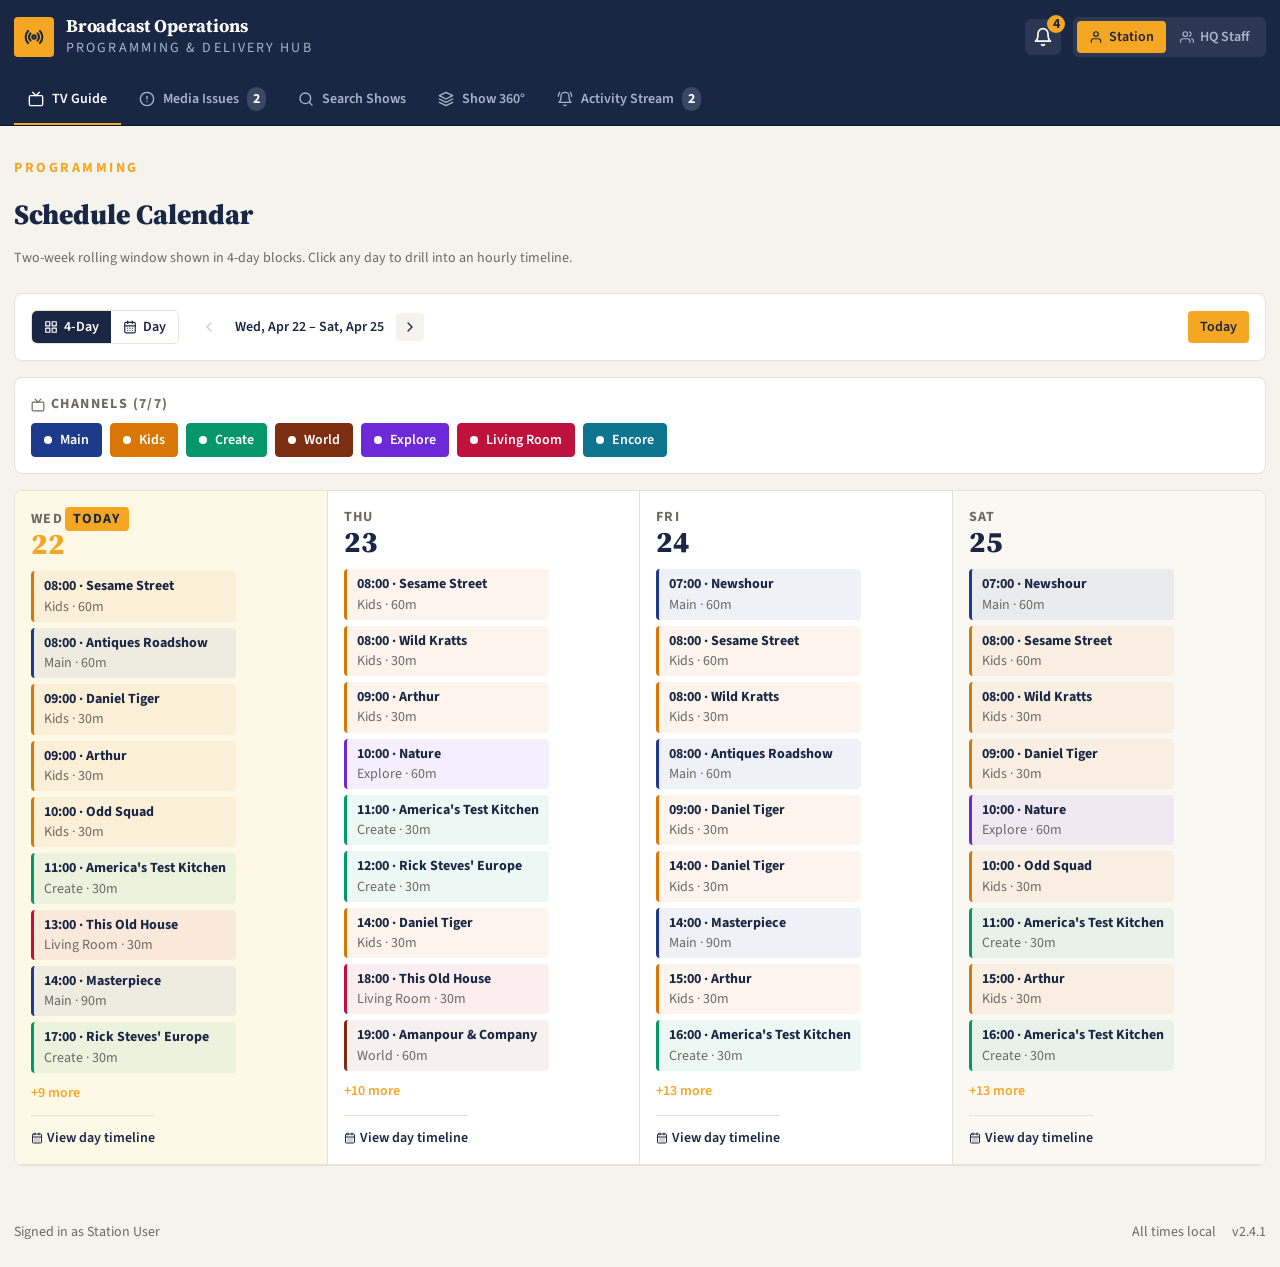
==== commit a5f3e205: "Update font sizes and padding in index.html Increased font sizes and adjusted padding for various el" ====
--- a/index.html
+++ b/index.html
@@ -55,7 +55,7 @@
   font-family: 'Source Sans Pro', -apple-system, system-ui, sans-serif;
   background: var(--paper);
   color: var(--text);
-  font-size: 14px;
+  font-size: 16px;
   line-height: 1.5;
   min-height: 100vh;
 }
@@ -85,9 +85,9 @@
   border-bottom: 1px solid var(--navy-deep);
 }
 .topbar-inner {
-  max-width: 1280px;
+  max-width: 1800px;
   margin: 0 auto;
-  padding: 16px 24px;
+  padding: 16px 14px;
   display: flex;
   align-items: center;
   justify-content: space-between;
@@ -116,7 +116,7 @@
   letter-spacing: -0.01em;
 }
 .brand-sub {
-  font-size: 11px;
+  font-size: 14px;
   text-transform: uppercase;
   letter-spacing: 0.15em;
   color: var(--text-on-navy);
@@ -144,7 +144,7 @@
   position: absolute;
   top: -4px;
   right: -4px;
-  font-size: 10px;
+  font-size: 14px;
   font-weight: 700;
   border-radius: 50%;
   width: 18px;
@@ -171,7 +171,7 @@
   gap: 6px;
   padding: 6px 12px;
   border-radius: var(--radius-sm);
-  font-size: 12px;
+  font-size: 14px;
   font-weight: 600;
   color: var(--text-on-navy);
   background: transparent;
@@ -184,9 +184,9 @@
 
 /* ---------- TABS ---------- */
 .tabs {
-  max-width: 1280px;
+  max-width: 1800px;
   margin: 0 auto;
-  padding: 0 24px;
+  padding: 0 14px;
   display: flex;
   gap: 4px;
   overflow-x: auto;
@@ -196,7 +196,7 @@
   display: flex;
   align-items: center;
   gap: 8px;
-  padding: 12px 16px;
+  padding: 12px 14px;
   font-size: 14px;
   font-weight: 600;
   color: var(--text-on-navy);
@@ -209,7 +209,7 @@
   border-bottom-color: var(--amber);
 }
 .tab-badge {
-  font-size: 10px;
+  font-size: 14px;
   font-weight: 700;
   padding: 2px 6px;
   border-radius: 999px;
@@ -252,7 +252,7 @@
   flex: 1;
 }
 .notif-item {
-  padding: 12px 16px;
+  padding: 12px 14px;
   border-bottom: 1px solid var(--border);
   display: flex;
   gap: 8px;
@@ -268,27 +268,27 @@
   flex-shrink: 0;
 }
 .notif-topic {
-  font-size: 10px;
+  font-size: 14px;
   font-weight: 700;
   text-transform: uppercase;
   letter-spacing: 0.08em;
   color: var(--text-soft);
 }
-.notif-time { font-size: 10px; color: var(--text-faint); }
-.notif-title { font-size: 13px; font-weight: 600; color: var(--text); margin-top: 2px; }
-.notif-detail { font-size: 12px; color: var(--text-soft); margin-top: 2px; }
+.notif-time { font-size: 14px; color: var(--text-faint); }
+.notif-title { font-size: 14px; font-weight: 600; color: var(--text); margin-top: 2px; }
+.notif-detail { font-size: 14px; color: var(--text-soft); margin-top: 2px; }
 
 /* ---------- MAIN ---------- */
 .main {
-  max-width: 1280px;
+  max-width: 1800px;
   margin: 0 auto;
-  padding: 32px 24px;
+  padding: 32px 14px;
 }
 
 /* ---------- SECTION HEADER ---------- */
 .section-header { margin-bottom: 24px; }
 .eyebrow {
-  font-size: 11px;
+  font-size: 14px;
   font-weight: 700;
   text-transform: uppercase;
   letter-spacing: 0.18em;
@@ -334,7 +334,7 @@
   flex-shrink: 0;
 }
 .card-eyebrow {
-  font-size: 10px;
+  font-size: 14px;
   font-weight: 700;
   text-transform: uppercase;
   letter-spacing: 0.12em;
@@ -373,7 +373,7 @@
   align-items: center;
   gap: 6px;
   padding: 6px 12px;
-  font-size: 12px;
+  font-size: 14px;
   font-weight: 600;
   color: var(--text);
   background: white;
@@ -396,13 +396,13 @@
   color: var(--border-strong);
 }
 .nav-label {
-  font-size: 13px;
+  font-size: 14px;
   font-weight: 600;
   color: var(--text);
   padding: 0 8px;
 }
 .today-btn {
-  font-size: 12px;
+  font-size: 14px;
   font-weight: 600;
   padding: 6px 12px;
   border-radius: var(--radius-sm);
@@ -422,7 +422,7 @@
   display: flex;
   align-items: center;
   gap: 6px;
-  font-size: 11px;
+  font-size: 14px;
   font-weight: 700;
   text-transform: uppercase;
   letter-spacing: 0.1em;
@@ -433,7 +433,7 @@
 .chip {
   padding: 6px 12px;
   border-radius: var(--radius-sm);
-  font-size: 12px;
+  font-size: 14px;
   font-weight: 600;
   background: var(--paper);
   color: var(--text);
@@ -482,7 +482,7 @@
   margin-bottom: 12px;
 }
 .day-name {
-  font-size: 11px;
+  font-size: 14px;
   font-weight: 700;
   text-transform: uppercase;
   letter-spacing: 0.1em;
@@ -497,7 +497,7 @@
 }
 .day-cell.today .day-num { color: var(--amber); }
 .today-pill {
-  font-size: 10px;
+  font-size: 14px;
   font-weight: 700;
   text-transform: uppercase;
   letter-spacing: 0.08em;
@@ -510,22 +510,22 @@
 .show-pill {
   border-radius: var(--radius-sm);
   padding: 6px 10px;
-  font-size: 11px;
+  font-size: 14px;
   line-height: 1.3;
   border-left-width: 3px;
   border-left-style: solid;
 }
 .show-pill-title { font-weight: 700; color: var(--text); }
-.show-pill-meta { font-size: 10px; color: var(--text-soft); margin-top: 2px; }
+.show-pill-meta { font-size: 14px; color: var(--text-soft); margin-top: 2px; }
 .day-more {
-  font-size: 11px;
+  font-size: 14px;
   font-weight: 600;
   color: var(--amber);
   margin-top: 4px;
 }
-.day-empty { font-size: 12px; font-style: italic; color: var(--text-faint); }
+.day-empty { font-size: 14px; font-style: italic; color: var(--text-faint); }
 .day-foot {
-  font-size: 11px;
+  font-size: 14px;
   font-weight: 600;
   color: var(--text);
   margin-top: 12px;
@@ -586,17 +586,17 @@
   font-size: 18px;
   color: var(--text);
 }
-.timeline-header-sub { font-size: 12px; color: var(--text-soft); }
+.timeline-header-sub { font-size: 14px; color: var(--text-soft); }
 .timeline-row {
   display: flex;
   border-top: 1px solid var(--paper-warm);
 }
 .timeline-hour {
   width: 80px;
-  padding: 12px 16px;
+  padding: 12px 14px;
   background: var(--paper-warm);
   border-right: 1px solid var(--border);
-  font-size: 12px;
+  font-size: 14px;
   font-weight: 600;
   color: var(--text-soft);
   flex-shrink: 0;
@@ -609,7 +609,7 @@
   gap: 8px;
 }
 .timeline-empty {
-  font-size: 12px;
+  font-size: 14px;
   font-style: italic;
   color: var(--border-strong);
   padding: 4px 0;
@@ -633,7 +633,7 @@
   flex-wrap: wrap;
 }
 .channel-badge {
-  font-size: 10px;
+  font-size: 14px;
   font-weight: 700;
   text-transform: uppercase;
   letter-spacing: 0.08em;
@@ -641,8 +641,8 @@
   border-radius: var(--radius-sm);
   color: white;
 }
-.timeline-show-time { font-size: 12px; font-weight: 700; color: var(--text); }
-.timeline-show-duration { font-size: 12px; color: var(--text-soft); }
+.timeline-show-time { font-size: 14px; font-weight: 700; color: var(--text); }
+.timeline-show-duration { font-size: 14px; color: var(--text-soft); }
 .timeline-show-title {
   font-family: 'Source Serif Pro', Georgia, serif;
   font-weight: 700;
@@ -650,7 +650,7 @@
   color: var(--text);
   margin-top: 2px;
 }
-.timeline-show-episode { font-size: 11px; color: var(--text-soft); }
+.timeline-show-episode { font-size: 14px; color: var(--text-soft); }
 .timeline-show-actions {
   display: flex;
   gap: 6px;
@@ -660,7 +660,7 @@
 
 /* ---------- BUTTONS ---------- */
 .btn {
-  font-size: 12px;
+  font-size: 14px;
   font-weight: 600;
   padding: 6px 12px;
   border-radius: var(--radius-sm);
@@ -687,7 +687,7 @@
   color: var(--navy);
   font-weight: 700;
   padding: 8px 20px;
-  font-size: 13px;
+  font-size: 14px;
 }
 .btn-dark {
   background: var(--navy);
@@ -701,7 +701,7 @@
 .btn-link {
   background: transparent;
   color: var(--amber);
-  font-size: 12px;
+  font-size: 14px;
   font-weight: 600;
   display: inline-flex;
   align-items: center;
@@ -735,18 +735,18 @@
   text-underline-offset: 3px;
 }
 .issue-show.no-link { text-decoration: none; cursor: default; }
-.issue-episode { font-size: 12px; color: var(--text-soft); }
+.issue-episode { font-size: 14px; color: var(--text-soft); }
 .issue-meta {
   display: flex;
   align-items: center;
   gap: 12px;
-  font-size: 12px;
+  font-size: 14px;
   color: var(--text-soft);
   margin-top: 4px;
 }
 .issue-meta span { display: flex; align-items: center; gap: 4px; }
 .status-pill {
-  font-size: 11px;
+  font-size: 14px;
   font-weight: 700;
   text-transform: uppercase;
   letter-spacing: 0.1em;
@@ -760,7 +760,7 @@
 .status-resolved { background: var(--ok-bg); color: var(--ok-fg); border-color: var(--ok-border); }
 .issue-tags { display: flex; gap: 8px; flex-wrap: wrap; margin-bottom: 12px; }
 .tag-type {
-  font-size: 10px;
+  font-size: 14px;
   font-weight: 700;
   text-transform: uppercase;
   letter-spacing: 0.08em;
@@ -770,7 +770,7 @@
   color: white;
 }
 .tag-soft {
-  font-size: 12px;
+  font-size: 14px;
   padding: 2px 8px;
   border-radius: var(--radius-sm);
   background: var(--paper);
@@ -790,10 +790,10 @@
   flex-direction: column;
   gap: 12px;
 }
-.reply-head { display: flex; align-items: center; gap: 8px; font-size: 12px; margin-bottom: 4px; }
+.reply-head { display: flex; align-items: center; gap: 8px; font-size: 14px; margin-bottom: 4px; }
 .reply-author { font-weight: 600; color: var(--text); }
 .reply-badge {
-  font-size: 10px;
+  font-size: 14px;
   font-weight: 700;
   text-transform: uppercase;
   letter-spacing: 0.08em;
@@ -870,14 +870,14 @@
   font-size: 16px;
   color: var(--text);
 }
-.search-result-meta { font-size: 12px; color: var(--text-soft); margin-top: 2px; }
+.search-result-meta { font-size: 14px; color: var(--text-soft); margin-top: 2px; }
 
 /* ---------- SHOW 360 BROWSER ---------- */
 .show-tabs { display: flex; gap: 8px; flex-wrap: wrap; margin-bottom: 24px; }
 .show-tab {
   padding: 6px 12px;
   border-radius: var(--radius-sm);
-  font-size: 12px;
+  font-size: 14px;
   font-weight: 600;
   background: white;
   color: var(--text);
@@ -903,7 +903,7 @@
   pointer-events: none;
 }
 .show-hero-eyebrow {
-  font-size: 11px;
+  font-size: 14px;
   font-weight: 700;
   text-transform: uppercase;
   letter-spacing: 0.18em;
@@ -919,7 +919,7 @@
   margin-bottom: 8px;
 }
 .show-hero-tag { font-size: 14px; color: var(--text-on-navy); max-width: 640px; }
-.show-hero-stats { display: flex; gap: 24px; margin-top: 16px; font-size: 12px; color: var(--text-on-navy); }
+.show-hero-stats { display: flex; gap: 24px; margin-top: 16px; font-size: 14px; color: var(--text-on-navy); }
 .show-hero-stat-label { text-transform: uppercase; letter-spacing: 0.1em; opacity: 0.7; }
 .show-hero-stat-value {
   font-family: 'Source Serif Pro', Georgia, serif;
@@ -941,9 +941,9 @@
   padding: 12px;
 }
 .advisory-icon { color: var(--warn-fg); margin-bottom: 8px; display: block; }
-.advisory-kind { font-size: 12px; font-weight: 700; color: var(--warn-fg); }
+.advisory-kind { font-size: 14px; font-weight: 700; color: var(--warn-fg); }
 .advisory-level {
-  font-size: 11px;
+  font-size: 14px;
   text-transform: uppercase;
   letter-spacing: 0.1em;
   color: #b45309;
@@ -955,7 +955,7 @@
   gap: 16px;
 }
 .info-block-label {
-  font-size: 11px;
+  font-size: 14px;
   font-weight: 700;
   text-transform: uppercase;
   letter-spacing: 0.1em;
@@ -965,7 +965,7 @@
 .info-block-value { color: var(--text); }
 .funding-list { display: flex; gap: 8px; flex-wrap: wrap; }
 .funding-pill {
-  font-size: 12px;
+  font-size: 14px;
   padding: 6px 12px;
   border-radius: 999px;
   background: var(--paper);
@@ -988,13 +988,13 @@
   display: flex;
   align-items: center;
   justify-content: center;
-  font-size: 11px;
+  font-size: 14px;
   font-weight: 700;
   flex-shrink: 0;
 }
-.contributor-name { font-size: 13px; font-weight: 600; color: var(--text); }
+.contributor-name { font-size: 14px; font-weight: 600; color: var(--text); }
 .contributor-role {
-  font-size: 11px;
+  font-size: 14px;
   text-transform: uppercase;
   letter-spacing: 0.1em;
   color: var(--text-soft);
@@ -1052,10 +1052,10 @@
   color: var(--text);
 }
 .topic-card.active .topic-name { color: white; }
-.topic-desc { font-size: 12px; color: var(--text-soft); margin-top: 4px; }
+.topic-desc { font-size: 14px; color: var(--text-soft); margin-top: 4px; }
 .topic-card.active .topic-desc { color: var(--text-on-navy); }
 .subscribed-badge {
-  font-size: 10px;
+  font-size: 14px;
   font-weight: 700;
   text-transform: uppercase;
   letter-spacing: 0.1em;
@@ -1085,7 +1085,7 @@
 .activity-content { flex: 1; min-width: 0; }
 .activity-head { display: flex; align-items: center; gap: 8px; flex-wrap: wrap; }
 .activity-topic-pill {
-  font-size: 10px;
+  font-size: 14px;
   font-weight: 700;
   text-transform: uppercase;
   letter-spacing: 0.08em;
@@ -1095,8 +1095,8 @@
   color: white;
 }
 .activity-title { font-size: 14px; font-weight: 600; color: var(--text); }
-.activity-detail { font-size: 12px; color: var(--text-soft); margin-top: 4px; }
-.activity-time { font-size: 12px; color: var(--text-faint); flex-shrink: 0; }
+.activity-detail { font-size: 14px; color: var(--text-soft); margin-top: 4px; }
+.activity-time { font-size: 14px; color: var(--text-faint); flex-shrink: 0; }
 
 /* ---------- EMPTY STATE ---------- */
 .empty-state {
@@ -1162,7 +1162,7 @@
 }
 .modal-header-content { flex: 1; min-width: 0; position: relative; }
 .modal-eyebrow {
-  font-size: 11px;
+  font-size: 14px;
   font-weight: 700;
   text-transform: uppercase;
   letter-spacing: 0.18em;
@@ -1185,12 +1185,12 @@
   align-items: center;
   gap: 8px;
   margin-top: 6px;
-  font-size: 12px;
+  font-size: 14px;
   color: var(--text-on-navy);
   flex-wrap: wrap;
 }
 .modal-tagline { font-size: 14px; color: var(--text-on-navy); }
-.modal-stats { display: flex; gap: 24px; margin-top: 16px; font-size: 12px; color: var(--text-on-navy); }
+.modal-stats { display: flex; gap: 24px; margin-top: 16px; font-size: 14px; color: var(--text-on-navy); }
 .modal-stat-label { text-transform: uppercase; letter-spacing: 0.1em; opacity: 0.7; }
 .modal-stat-value {
   font-family: 'Source Serif Pro', Georgia, serif;
@@ -1230,10 +1230,10 @@
   justify-content: space-between;
   flex-shrink: 0;
 }
-.modal-footer-text { font-size: 12px; color: var(--text-soft); }
+.modal-footer-text { font-size: 14px; color: var(--text-soft); }
 .modal-footer-actions { display: flex; gap: 8px; }
 .modal-link {
-  font-size: 12px;
+  font-size: 14px;
   font-weight: 600;
   color: var(--amber);
   display: inline-flex;
@@ -1247,7 +1247,7 @@
 /* ---------- REPORT FORM ---------- */
 .form-group { display: flex; flex-direction: column; gap: 8px; }
 .form-label {
-  font-size: 11px;
+  font-size: 14px;
   font-weight: 700;
   text-transform: uppercase;
   letter-spacing: 0.1em;
@@ -1274,9 +1274,9 @@
   display: block;
 }
 .type-card.active .type-card-icon { color: var(--amber); }
-.type-card-name { font-size: 12px; font-weight: 700; color: var(--text); }
+.type-card-name { font-size: 14px; font-weight: 700; color: var(--text); }
 .type-card.active .type-card-name { color: white; }
-.type-card-desc { font-size: 10px; color: var(--text-soft); margin-top: 2px; line-height: 1.3; }
+.type-card-desc { font-size: 14px; color: var(--text-soft); margin-top: 2px; line-height: 1.3; }
 .type-card.active .type-card-desc { color: var(--text-on-navy); }
 .tag-list { display: flex; gap: 8px; flex-wrap: wrap; }
 .form-tag {
@@ -1285,7 +1285,7 @@
   gap: 4px;
   padding: 6px 12px;
   border-radius: 999px;
-  font-size: 12px;
+  font-size: 14px;
   font-weight: 500;
   background: white;
   color: var(--text-soft);
@@ -1308,7 +1308,7 @@
   resize: vertical;
 }
 .form-helper {
-  font-size: 11px;
+  font-size: 14px;
   color: var(--text-soft);
   margin-top: 4px;
   display: flex;
@@ -1329,10 +1329,10 @@
 
 /* ---------- FOOTER ---------- */
 .footer {
-  max-width: 1280px;
+  max-width: 1800px;
   margin: 0 auto;
-  padding: 24px;
-  font-size: 12px;
+  padding: 24px 14px;
+  font-size: 14px;
   color: var(--text-soft);
   display: flex;
   align-items: center;
@@ -1342,9 +1342,9 @@
 
 /* ---------- RESPONSIVE TOUCHES ---------- */
 @media (max-width: 720px) {
-  .topbar-inner { padding: 12px 16px; }
-  .tabs { padding: 0 16px; }
-  .main { padding: 24px 16px; }
+  .topbar-inner { padding: 12px 14px; }
+  .tabs { padding: 0 14px; }
+  .main { padding: 24px 14px; }
   .show-hero-title { font-size: 24px; }
   .modal { max-width: 100% !important; }
 }
